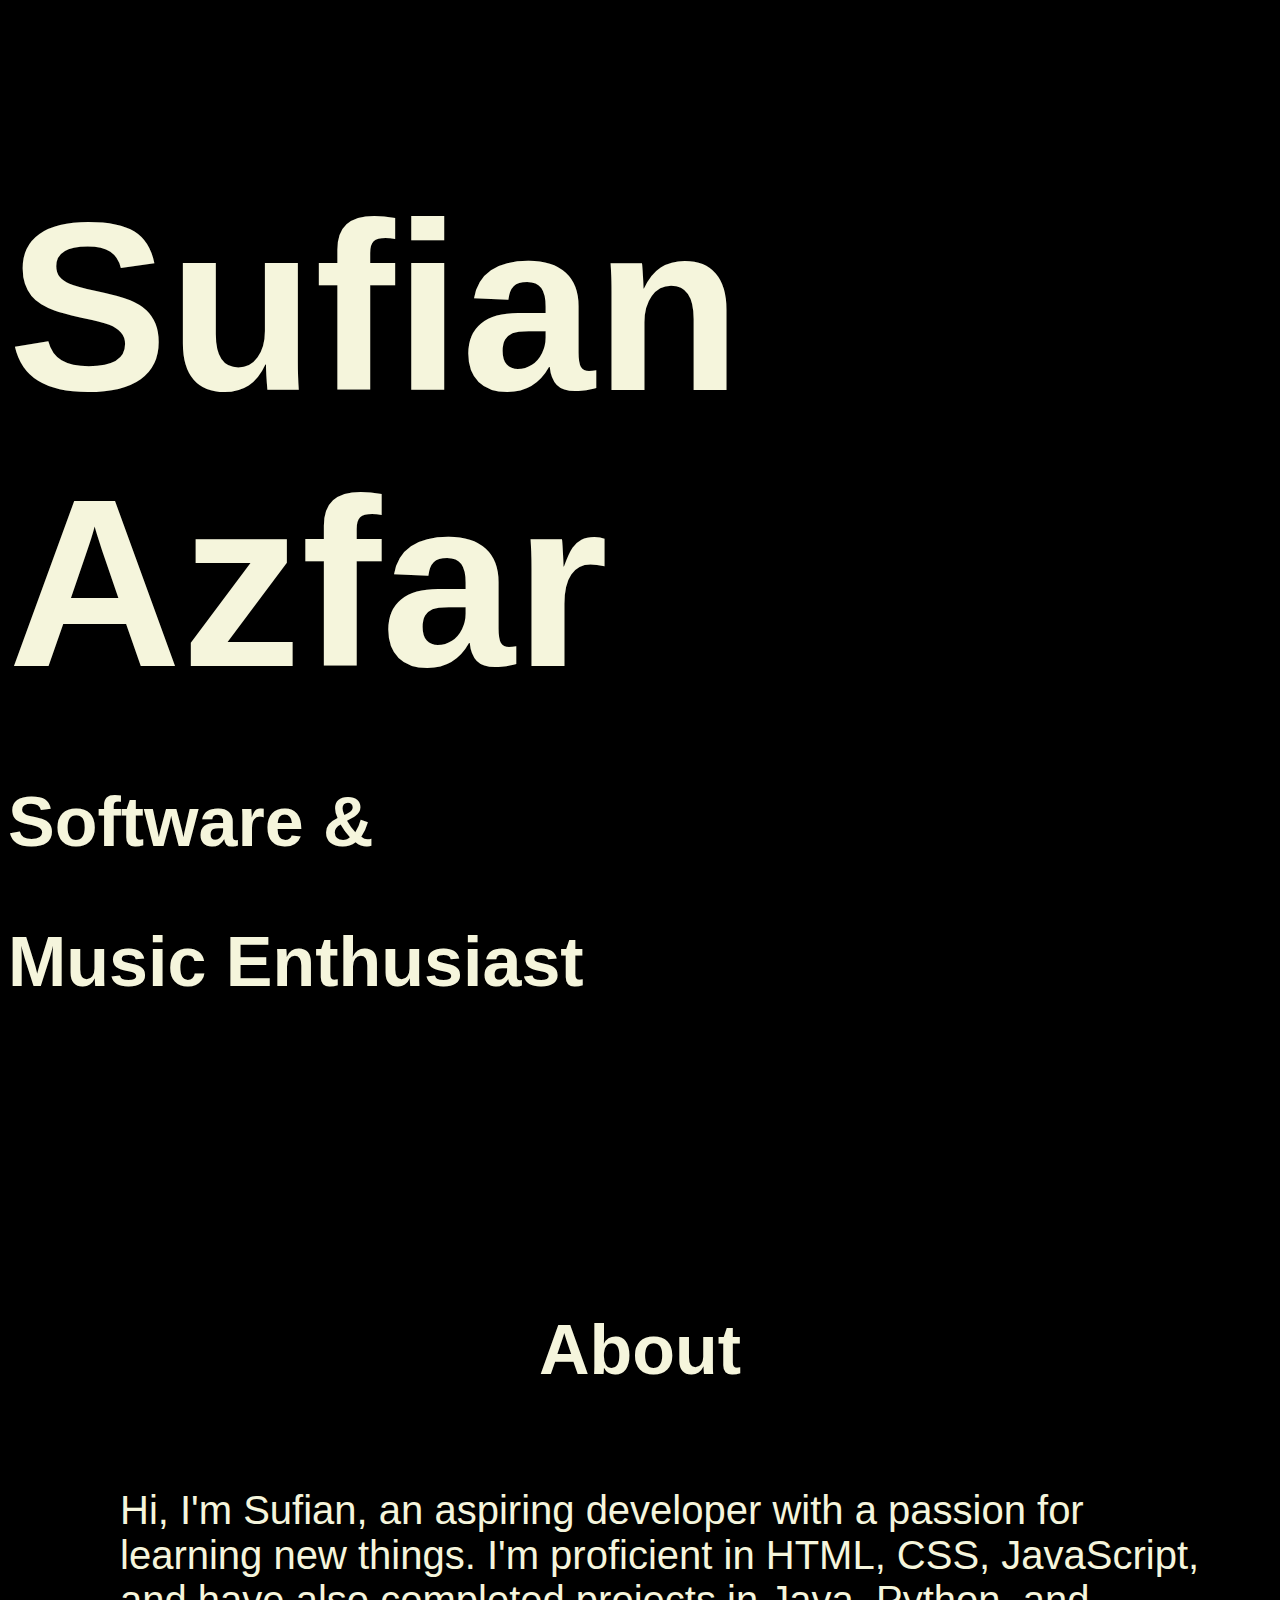
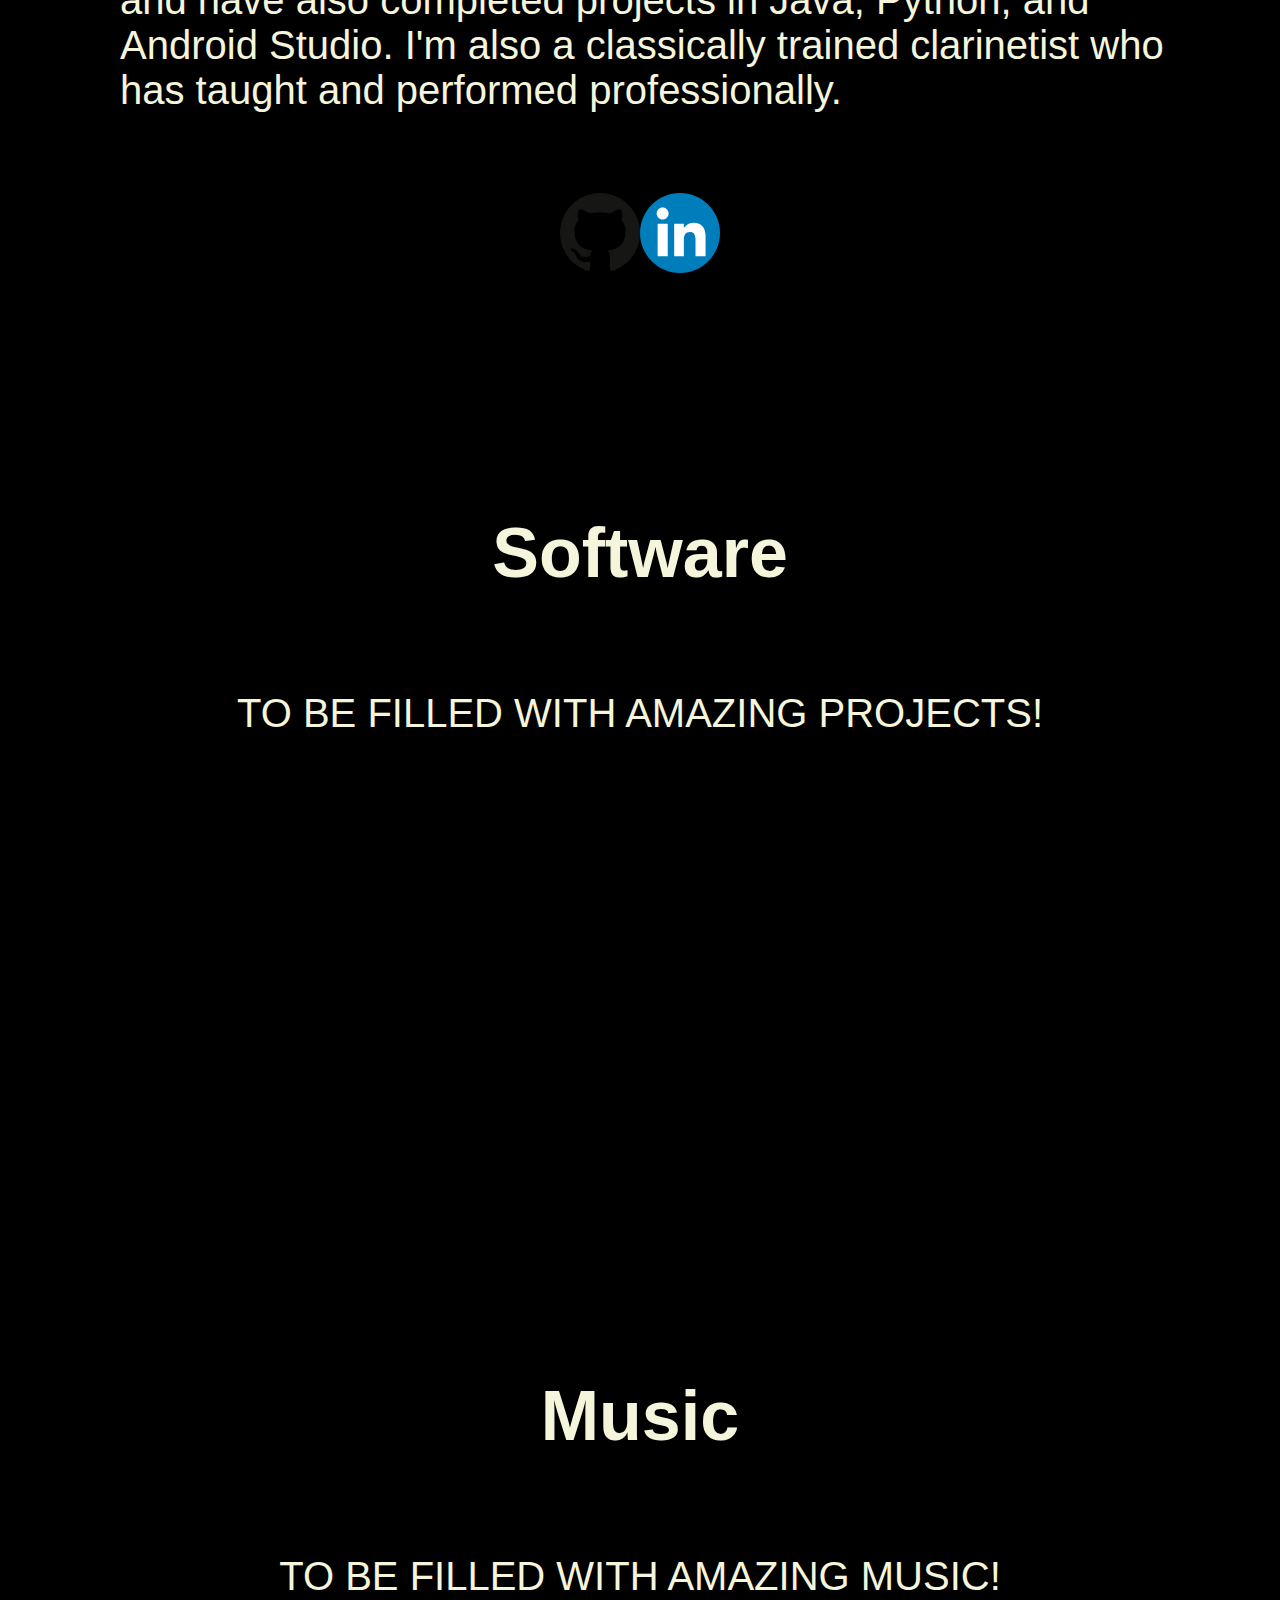
==== index.html @ e091f7bb "Renamed File" ====
<html>
    <head>

        <link rel="stylesheet" href="portfoliostyle.css">
        <script src ="portfolioscript.js"></script>
        <title>Sufian Azfar</title>
    </head>
        <div class="title">
            <h1>Sufian Azfar</h1>
            <h2 class="fade-in" id="fadeText" style="font-size:70px"> <div class="setblue moved-up"> <a href="#software" style="text-decoration: none; color: inherit;">Software & </a></div> <div style="height: 60px"></div> <div class = "setgreen moved-up"><a href="#music" style="text-decoration: none; color: inherit;">Music Enthusiast</a></div></h2>
            <div style="height:150px"></div>
        </div>
    <body>
            <!--About section-->
            <h2>About</h2>
            <div class="aboutme">  <!--This div is used to center about me in a row style-->
            <p>Hi, I'm Sufian, an aspiring developer with a passion for learning new things. I'm proficient in HTML, CSS, JavaScript, and have also completed projects in Java, Python, and Android Studio. I'm also a classically trained clarinetist who has taught and performed professionally.</p> 
            </div>

            <div class="personal-links">  <!--Stores the image-links for my LinkedIn, and GitHub-->
            <p><a href="https://github.com/sazfar26">
            <img src="github.png" target="_blank" width="80px"> 
            </a></p>
  
            <p><a href="https://www.linkedin.com/in/sufian-azfar/">
            <img src="LinkedIn_icon_circle.svg" alt="linked-in" target="_blank" width="80px">
            </a></p>

            </div>

            <div style="height: 200px"></div>
                <!--Software Portfolio Section-->
            <h2 id="software">Software</h2>     
            <p>TO BE FILLED WITH AMAZING PROJECTS!</p>
            <!--Empty div-->
            <div style="height: 600px"></div>
                <!--Music Portfolio Section-->
            <h2 id="music">Music</h2>
            <p>TO BE FILLED WITH AMAZING MUSIC!</p> 
            <!--Empty div-->
            <div style="height: 600px"></div>     
    <footer>&copy Sufian Azfar 2024</footer>
    </body>
</html>
---- portfoliostyle.css ----
html {
    scroll-behavior: smooth;
}
h2 {
    margin-top: 0px;
    font-size: 70px;
}

body {
    display: flex;
    flex-direction: column;
    align-items: center;
    justify-content: center;
    font-family: 'Rajdhani', sans-serif;
    background-color: black;
    color:F5F5DC;
}
p {
    color: F5F5DC;
    font-size: 40px;
}
figure {
    margin-top: 0px;
}
figcaption {
    margin-top: 10px;
    margin-bottom: 0px;
}

.title {
    font-size: 120px;
    margin-bottom: 0px;
    align-items: center;

}
.aboutme {
    display: flex;
    flex-direction: row;
    align-items: center;
    justify-content: center;
    font-size: 16pt;
    width: 1080px;
    padding-left: 40px;
}
.button {
    margin-top: 5px;
    background-color: 00008B;
    border: none;
    color: F5F5DC;
    padding: 15px 32px;
    text-align: center;
    text-decoration: none;
    display: inline-block;
    font-size: 16px;
    margin: 4px 2px;
    cursor: pointer;
    border-radius: 12px;
}

.fade-in {
    opacity: 0;
    transition: opacity 3s ease-in-out;
}

.visible {
    opacity: 1;
}

.content {
    opacity: 0;
    transform: translateY(500px);
    transition: opacity 1s ease, transform 1s ease;
}

.content.visible {
    opacity: 1;
    transform: translateY(0);
}
.personal-links {
    display: flex;
    flex-direction: row;
    justify-content: center;
    justify-items: center;
    
}
.moved-up {
    position: relative;
    top: -100px;
}
.Picture {
   margin: 60px 80px;
}

.jump:hover {
    transform: translateY(-25px);
}

.jump2:hover {
    transform: translateY(25px);
}

.setblue:hover {
    color:blue;
}

.setgreen:hover {
    color:39FF14;
}
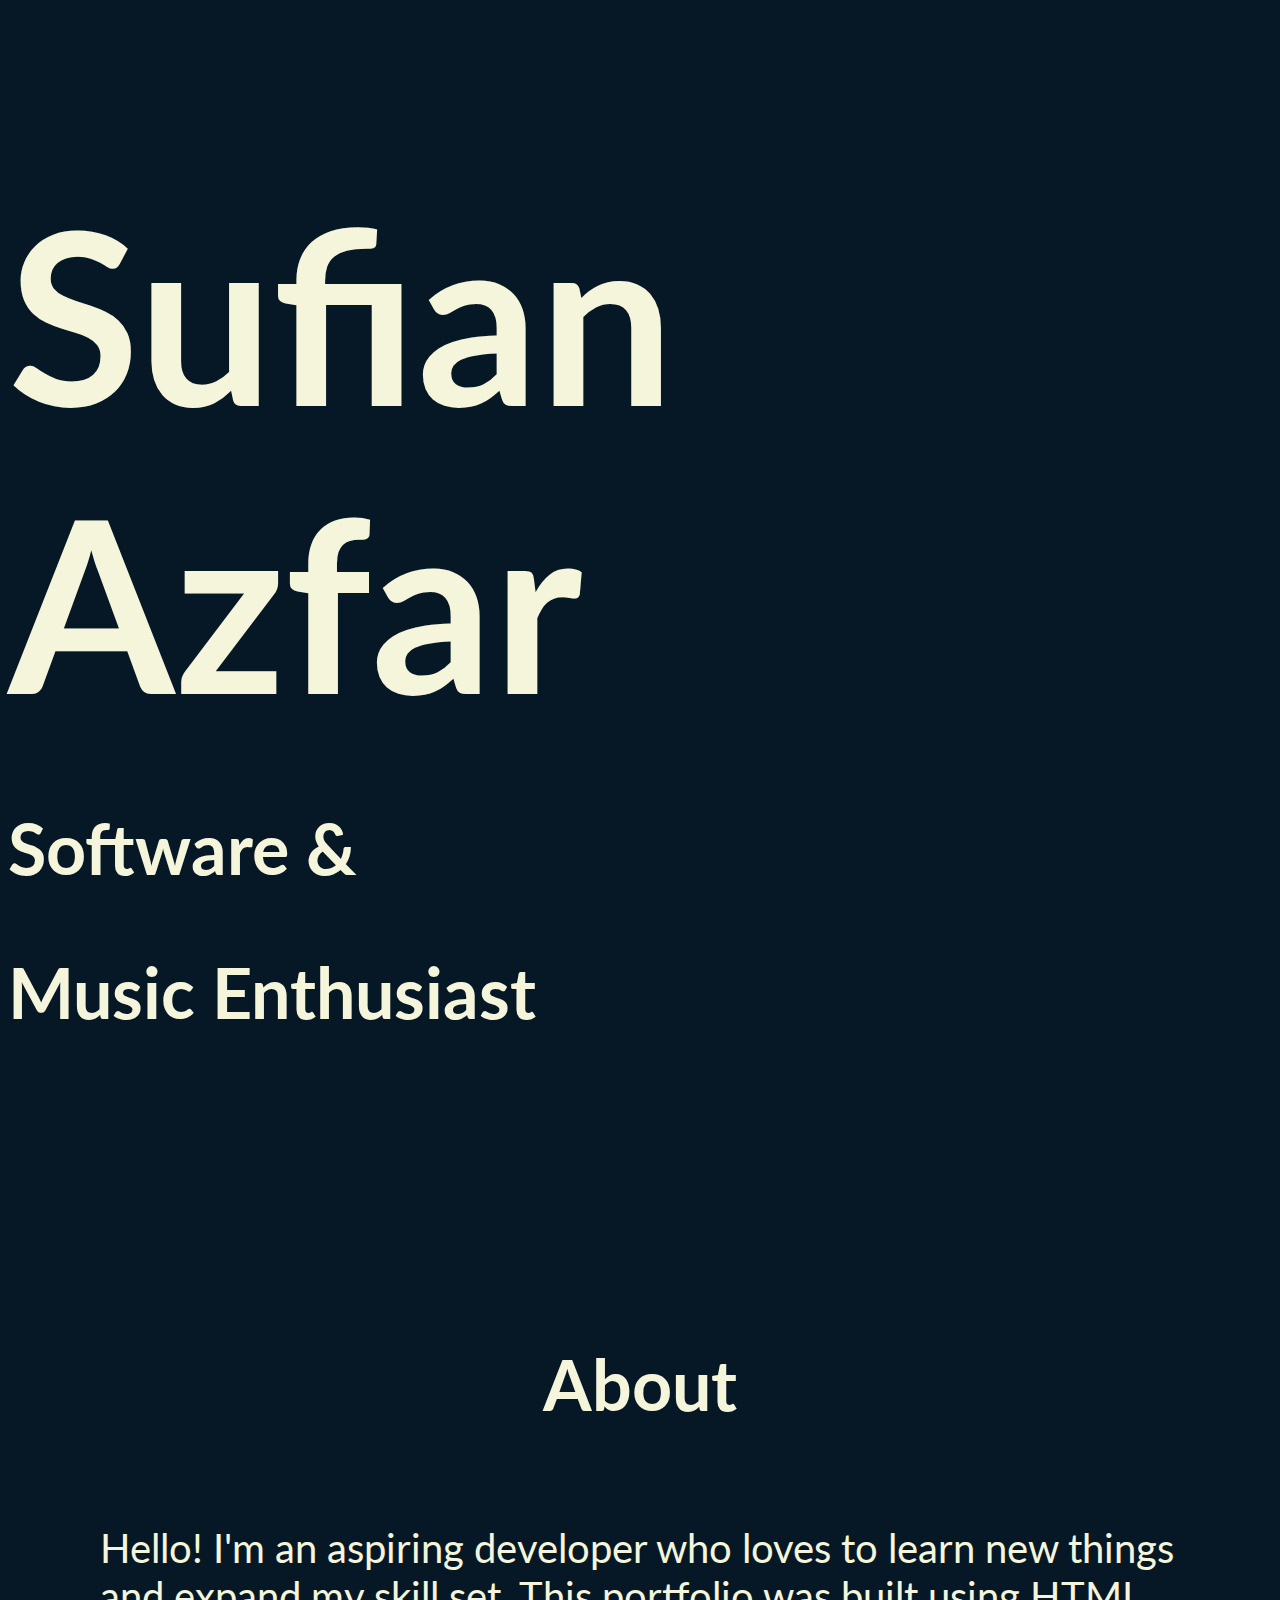
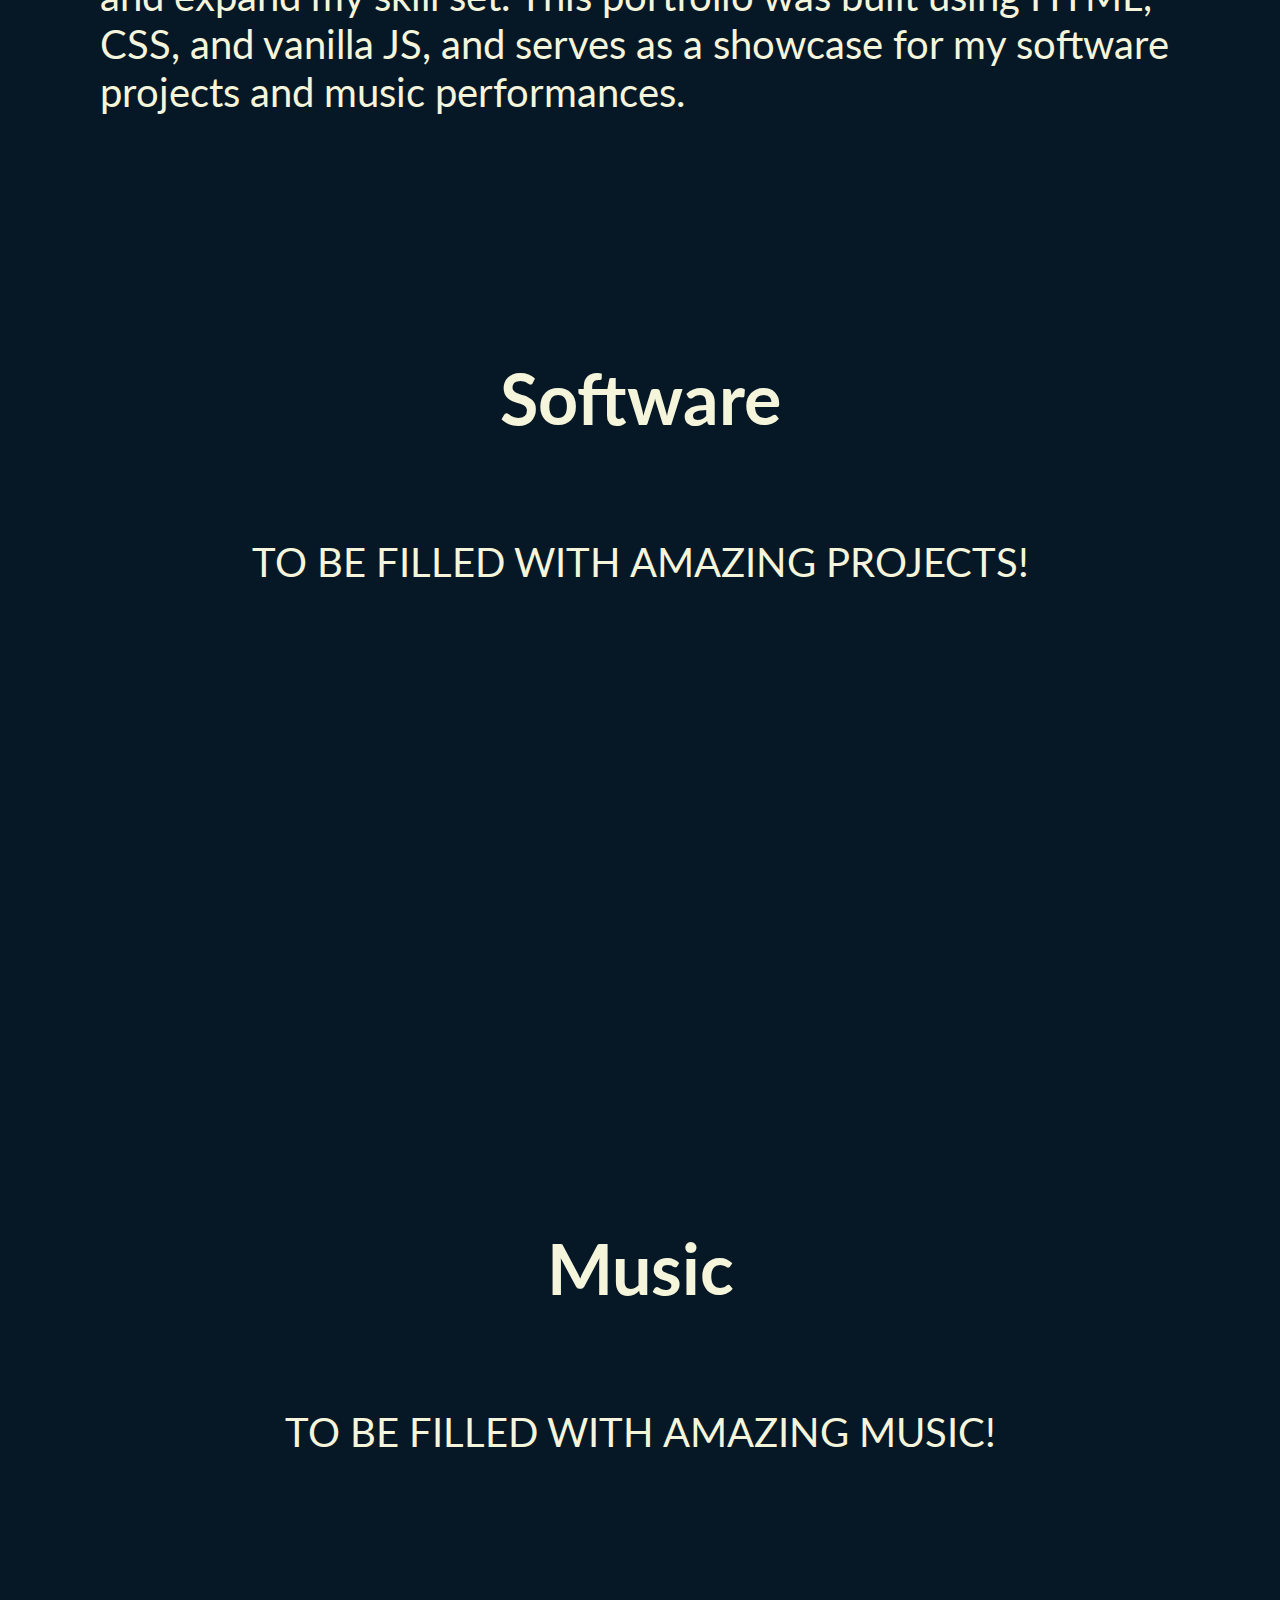
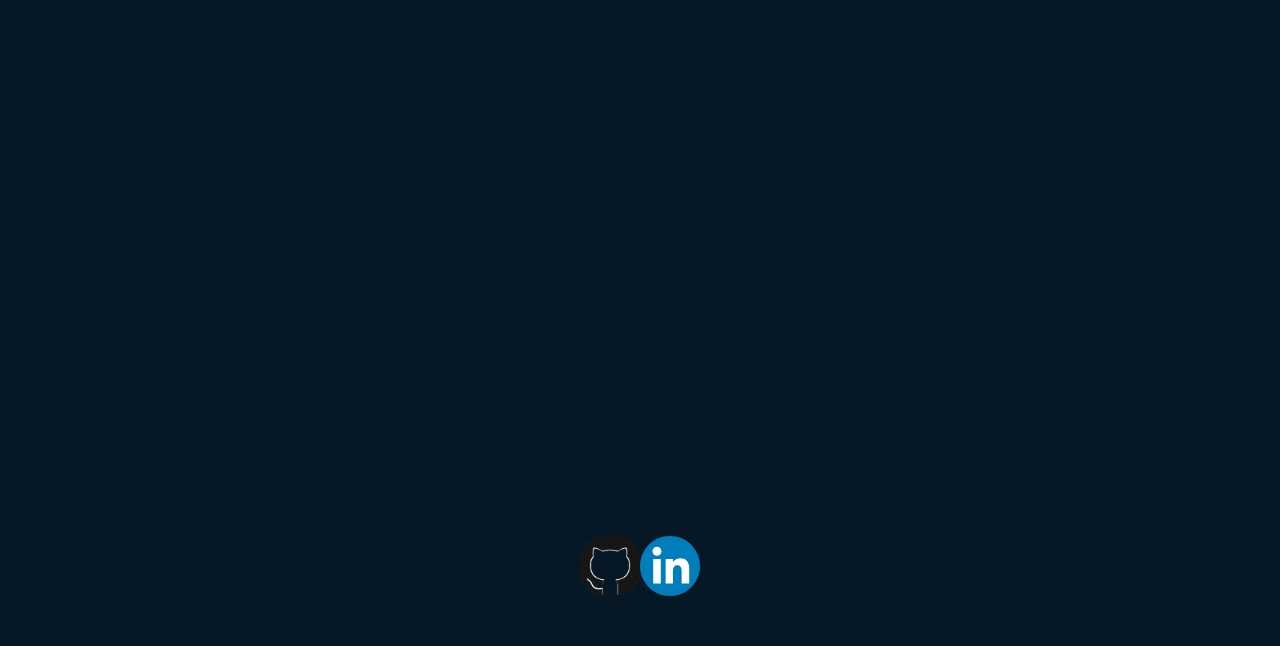
==== commit b57bdf79: "Style Revisions" ====
--- a/index.html
+++ b/index.html
@@ -1,6 +1,6 @@
 <html>
     <head>
-
+        <link rel="stylesheet" href="https://fonts.googleapis.com/css?family=Lato">
         <link rel="stylesheet" href="portfoliostyle.css">
         <script src ="portfolioscript.js"></script>
         <title>Sufian Azfar</title>
@@ -14,19 +14,10 @@
             <!--About section-->
             <h2>About</h2>
             <div class="aboutme">  <!--This div is used to center about me in a row style-->
-            <p>Hi, I'm Sufian, an aspiring developer with a passion for learning new things. I'm proficient in HTML, CSS, JavaScript, and have also completed projects in Java, Python, and Android Studio. I'm also a classically trained clarinetist who has taught and performed professionally.</p> 
+            <p>Hello! I'm an aspiring developer who loves to learn new things and expand my skill set. This portfolio was built using HTML, CSS, and vanilla JS, and serves as a showcase for my software projects and music performances.</p> 
             </div>
 
-            <div class="personal-links">  <!--Stores the image-links for my LinkedIn, and GitHub-->
-            <p><a href="https://github.com/sazfar26">
-            <img src="github.png" target="_blank" width="80px"> 
-            </a></p>
-  
-            <p><a href="https://www.linkedin.com/in/sufian-azfar/">
-            <img src="LinkedIn_icon_circle.svg" alt="linked-in" target="_blank" width="80px">
-            </a></p>
 
-            </div>
 
             <div style="height: 200px"></div>
                 <!--Software Portfolio Section-->
@@ -39,6 +30,15 @@
             <p>TO BE FILLED WITH AMAZING MUSIC!</p> 
             <!--Empty div-->
             <div style="height: 600px"></div>     
-    <footer>&copy Sufian Azfar 2024</footer>
+    <footer>
+        <div class="personal-links">  <!--Stores the image-links for my LinkedIn, and GitHub-->
+            <p><a href="https://github.com/sazfar26">
+            <img src="githubnew.png" target="_blank" width="60px"> 
+            </a></p>
+            <p><a href="https://www.linkedin.com/in/sufian-azfar/">
+            <img src="LinkedIn_icon_circle.svg" alt="linked-in" target="_blank" width="60px">
+            </a></p>
+            </div>
+    </footer>
     </body>
 </html>--- a/portfoliostyle.css
+++ b/portfoliostyle.css
@@ -11,8 +11,8 @@
     flex-direction: column;
     align-items: center;
     justify-content: center;
-    font-family: 'Rajdhani', sans-serif;
-    background-color: black;
+    font-family: 'Lato', serif;
+    background-color: #061826;
     color:F5F5DC;
 }
 p {
@@ -41,6 +41,7 @@
     font-size: 16pt;
     width: 1080px;
     padding-left: 40px;
+    padding-right: 40px;
 }
 .button {
     margin-top: 5px;
@@ -81,7 +82,10 @@
     flex-direction: row;
     justify-content: center;
     justify-items: center;
-    
+    padding-top: 0px;
+    padding-left: 20px;
+    padding-right: 20px;
+    padding-bottom: 2px;
 }
 .moved-up {
     position: relative;
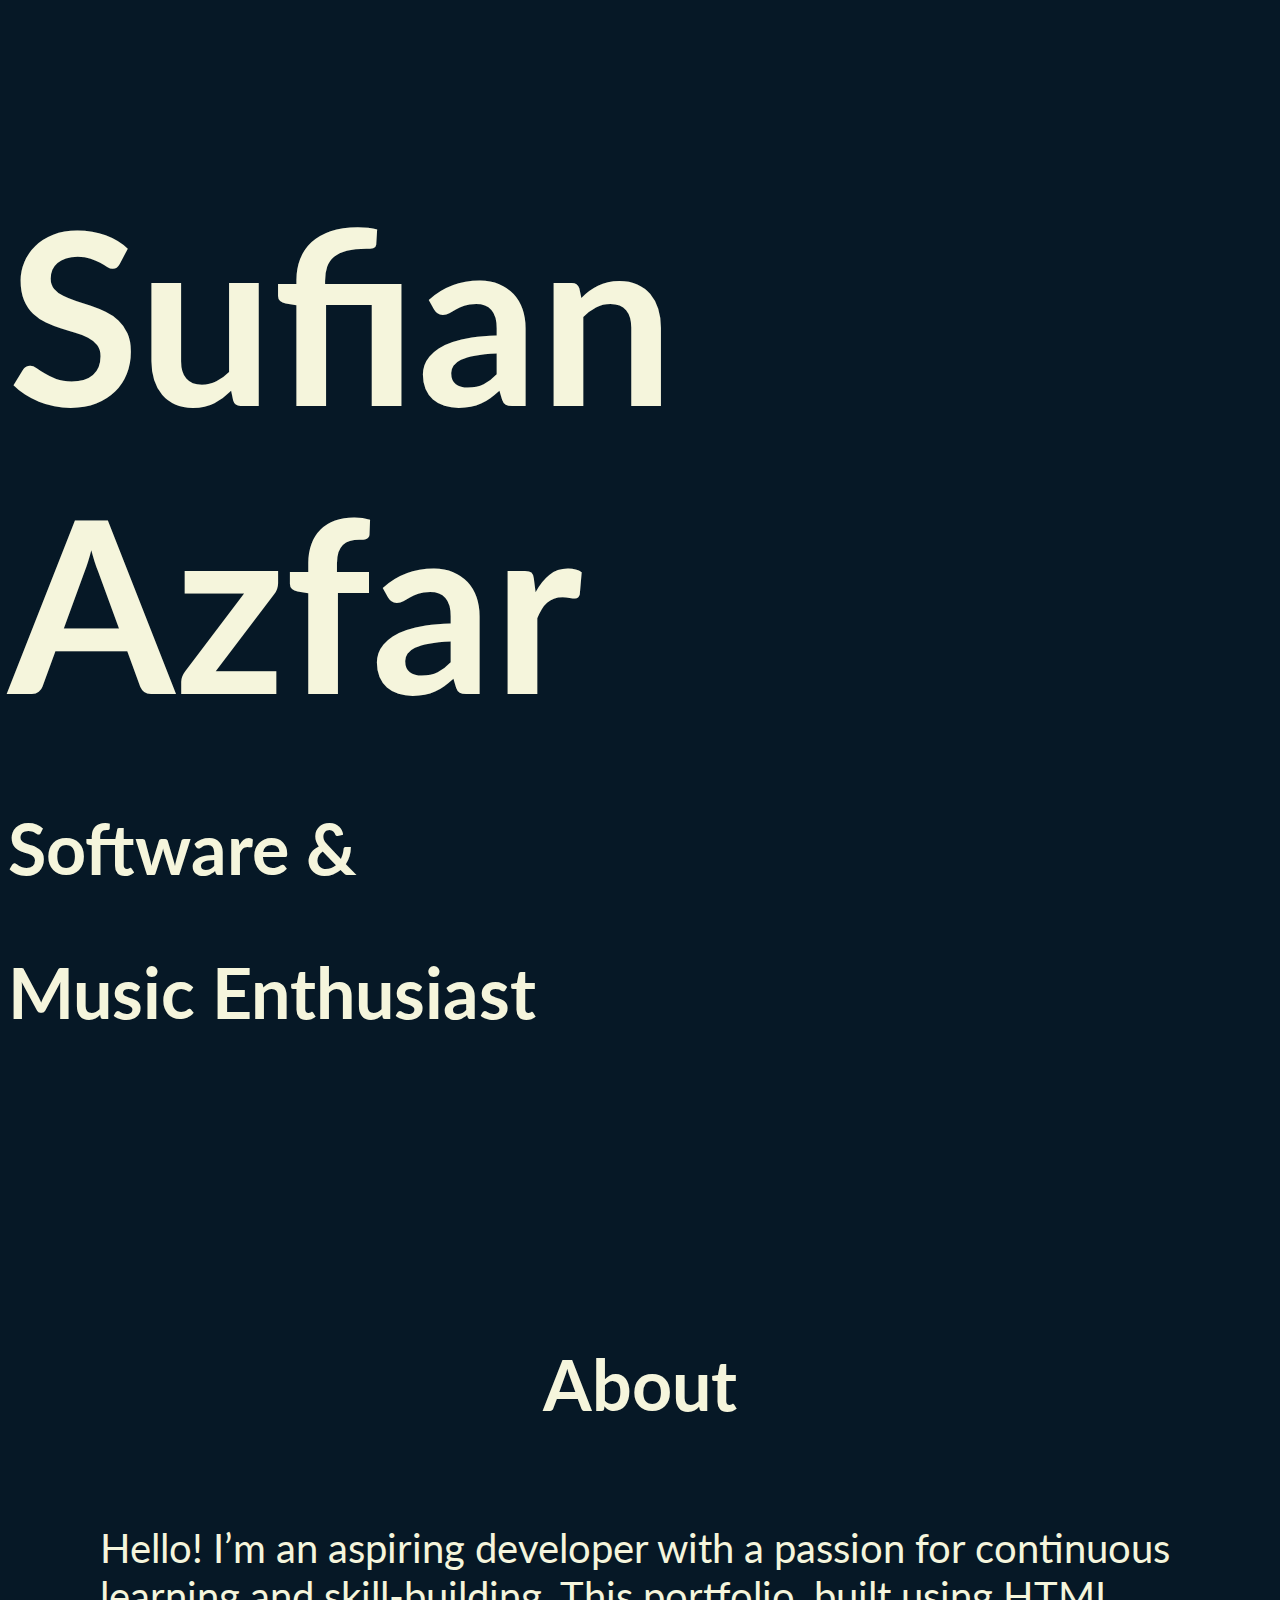
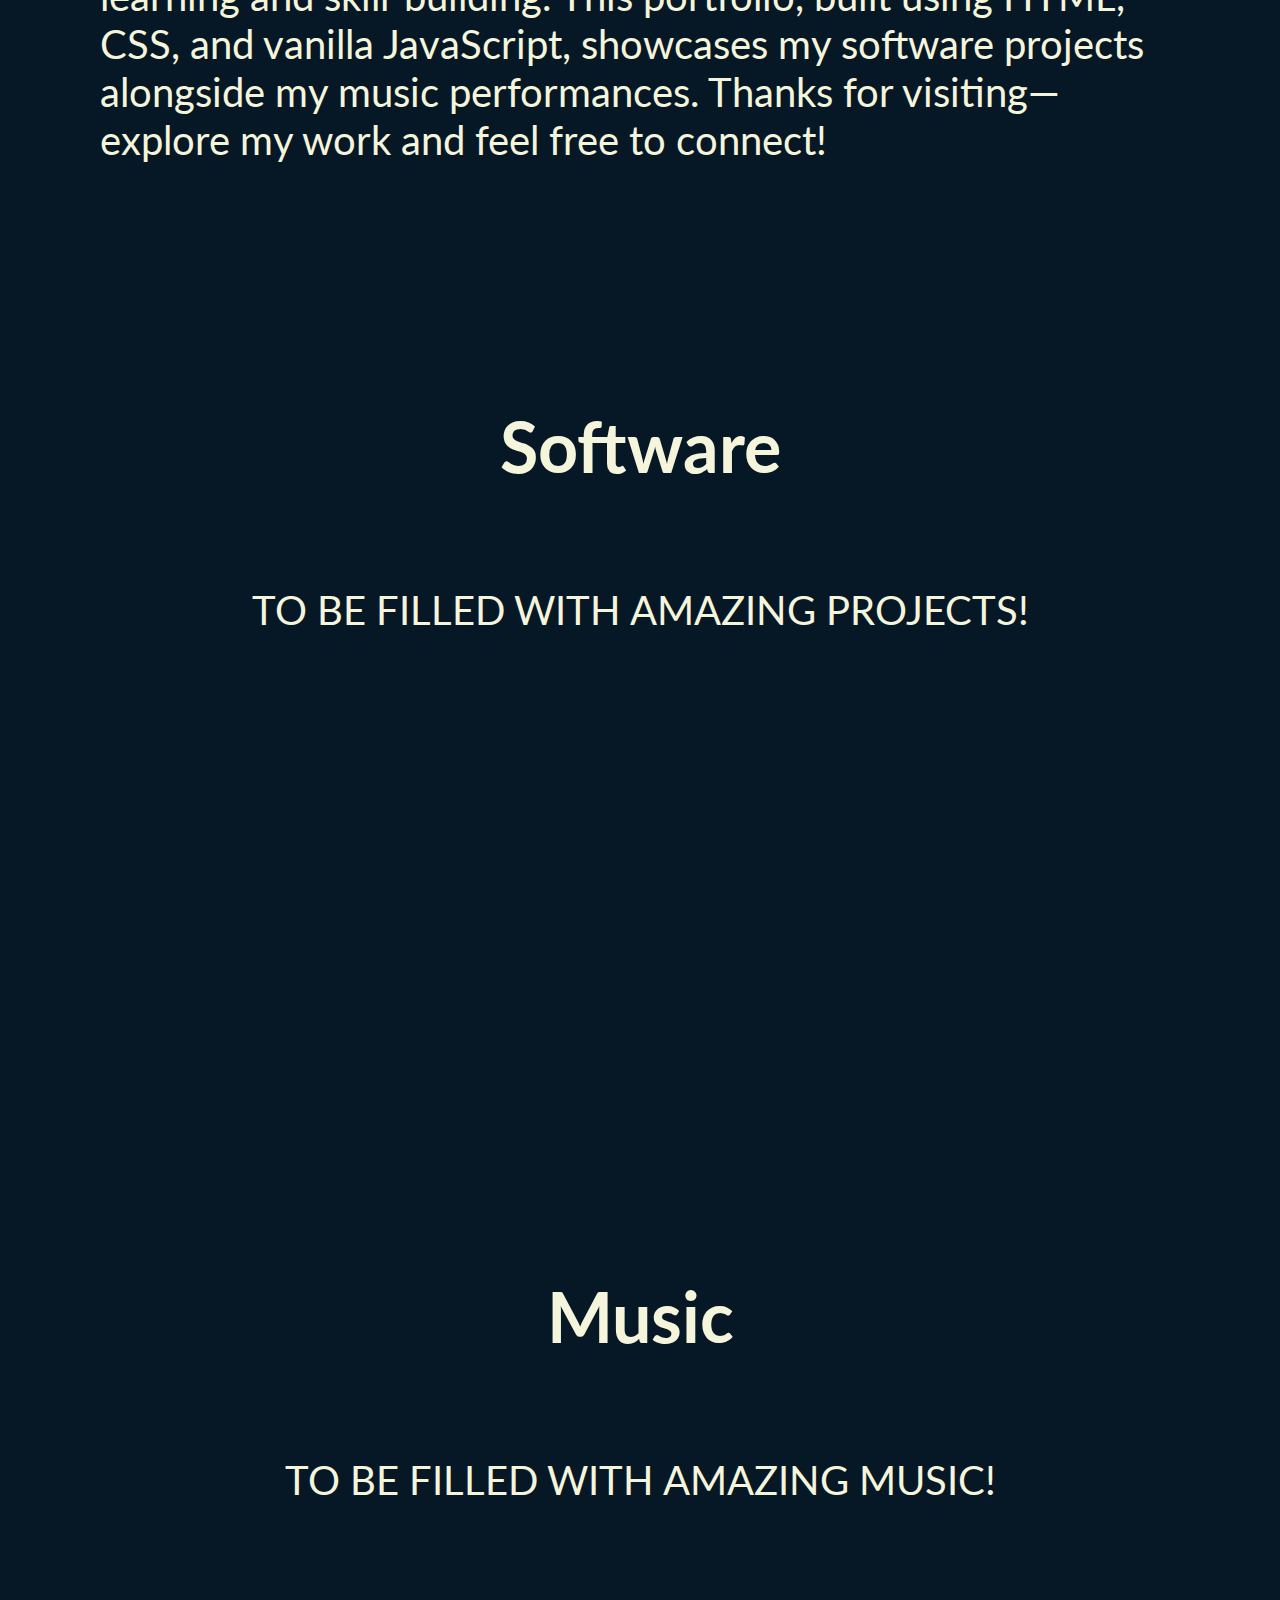
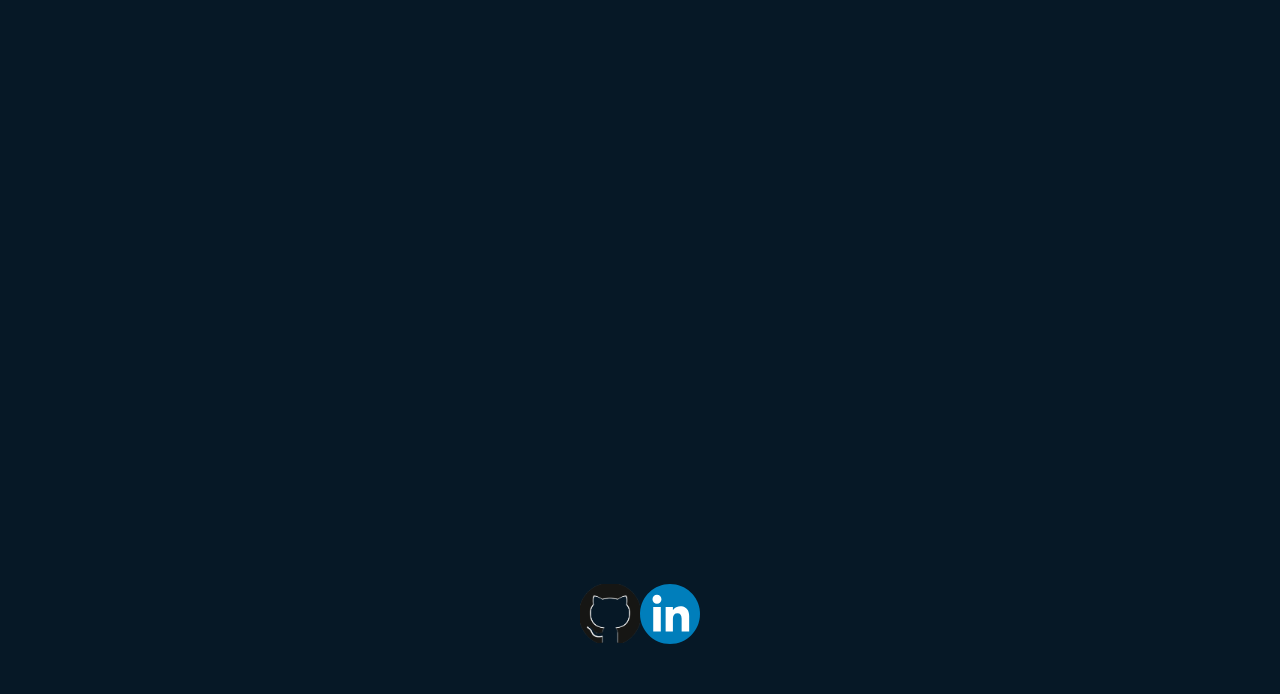
==== commit aeaf6b10: "Update index.html" ====
--- a/index.html
+++ b/index.html
@@ -14,7 +14,7 @@
             <!--About section-->
             <h2>About</h2>
             <div class="aboutme">  <!--This div is used to center about me in a row style-->
-            <p>Hello! I'm an aspiring developer who loves to learn new things and expand my skill set. This portfolio was built using HTML, CSS, and vanilla JS, and serves as a showcase for my software projects and music performances.</p> 
+            <p>Hello! I’m an aspiring developer with a passion for continuous learning and skill-building. This portfolio, built using HTML, CSS, and vanilla JavaScript, showcases my software projects alongside my music performances. Thanks for visiting—explore my work and feel free to connect!</p> 
             </div>
 
 
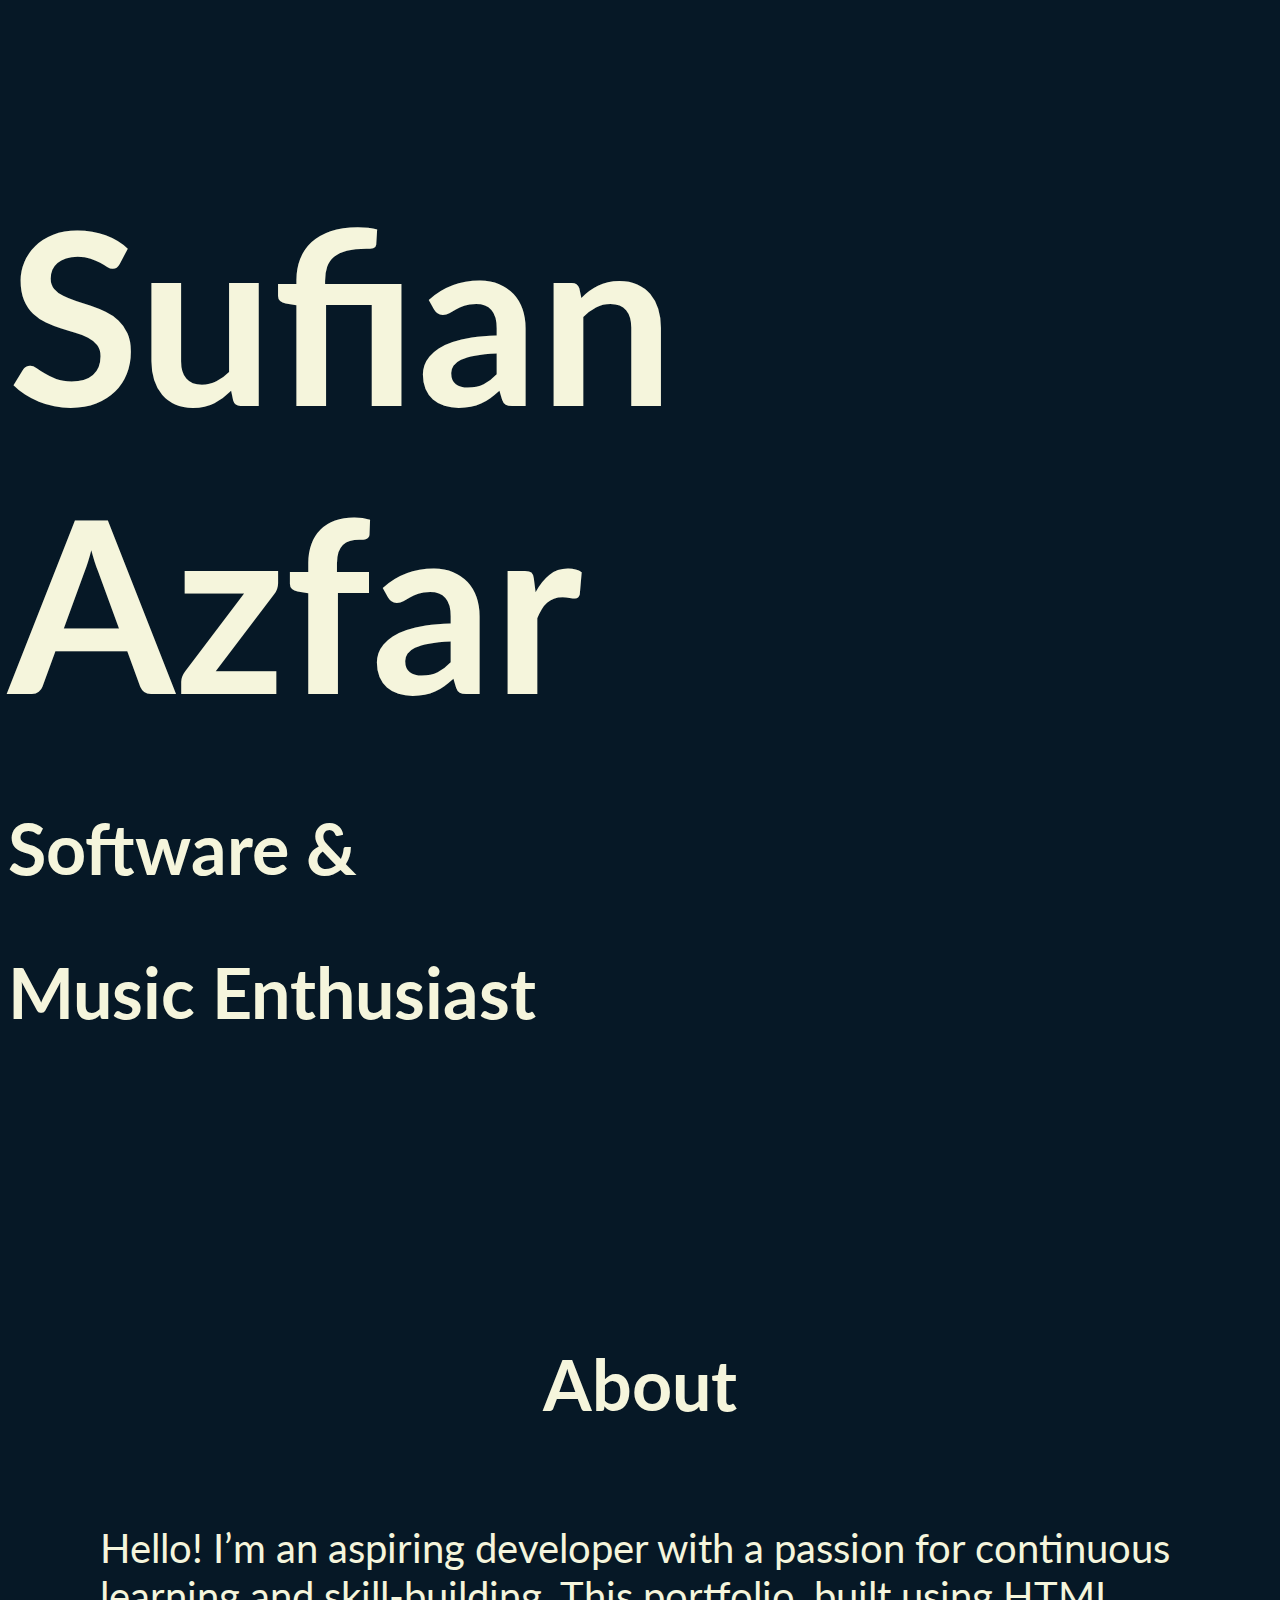
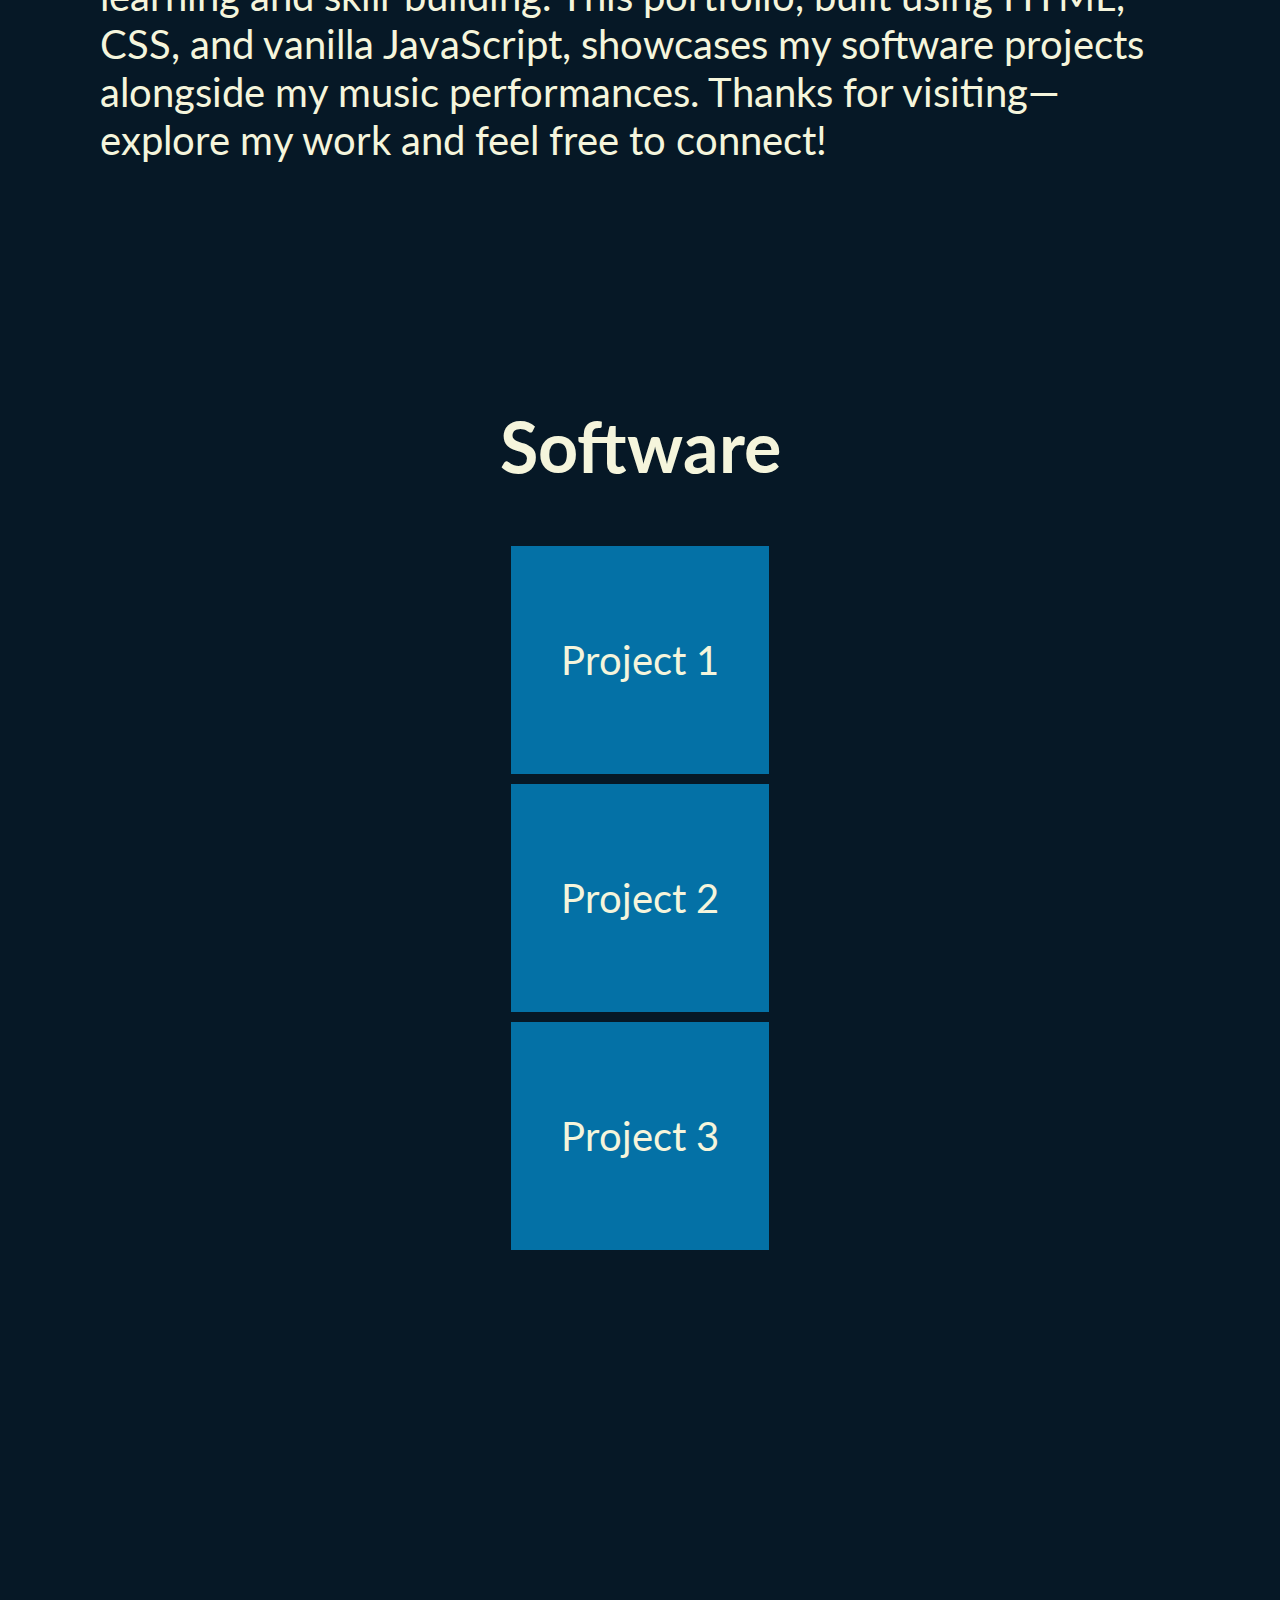
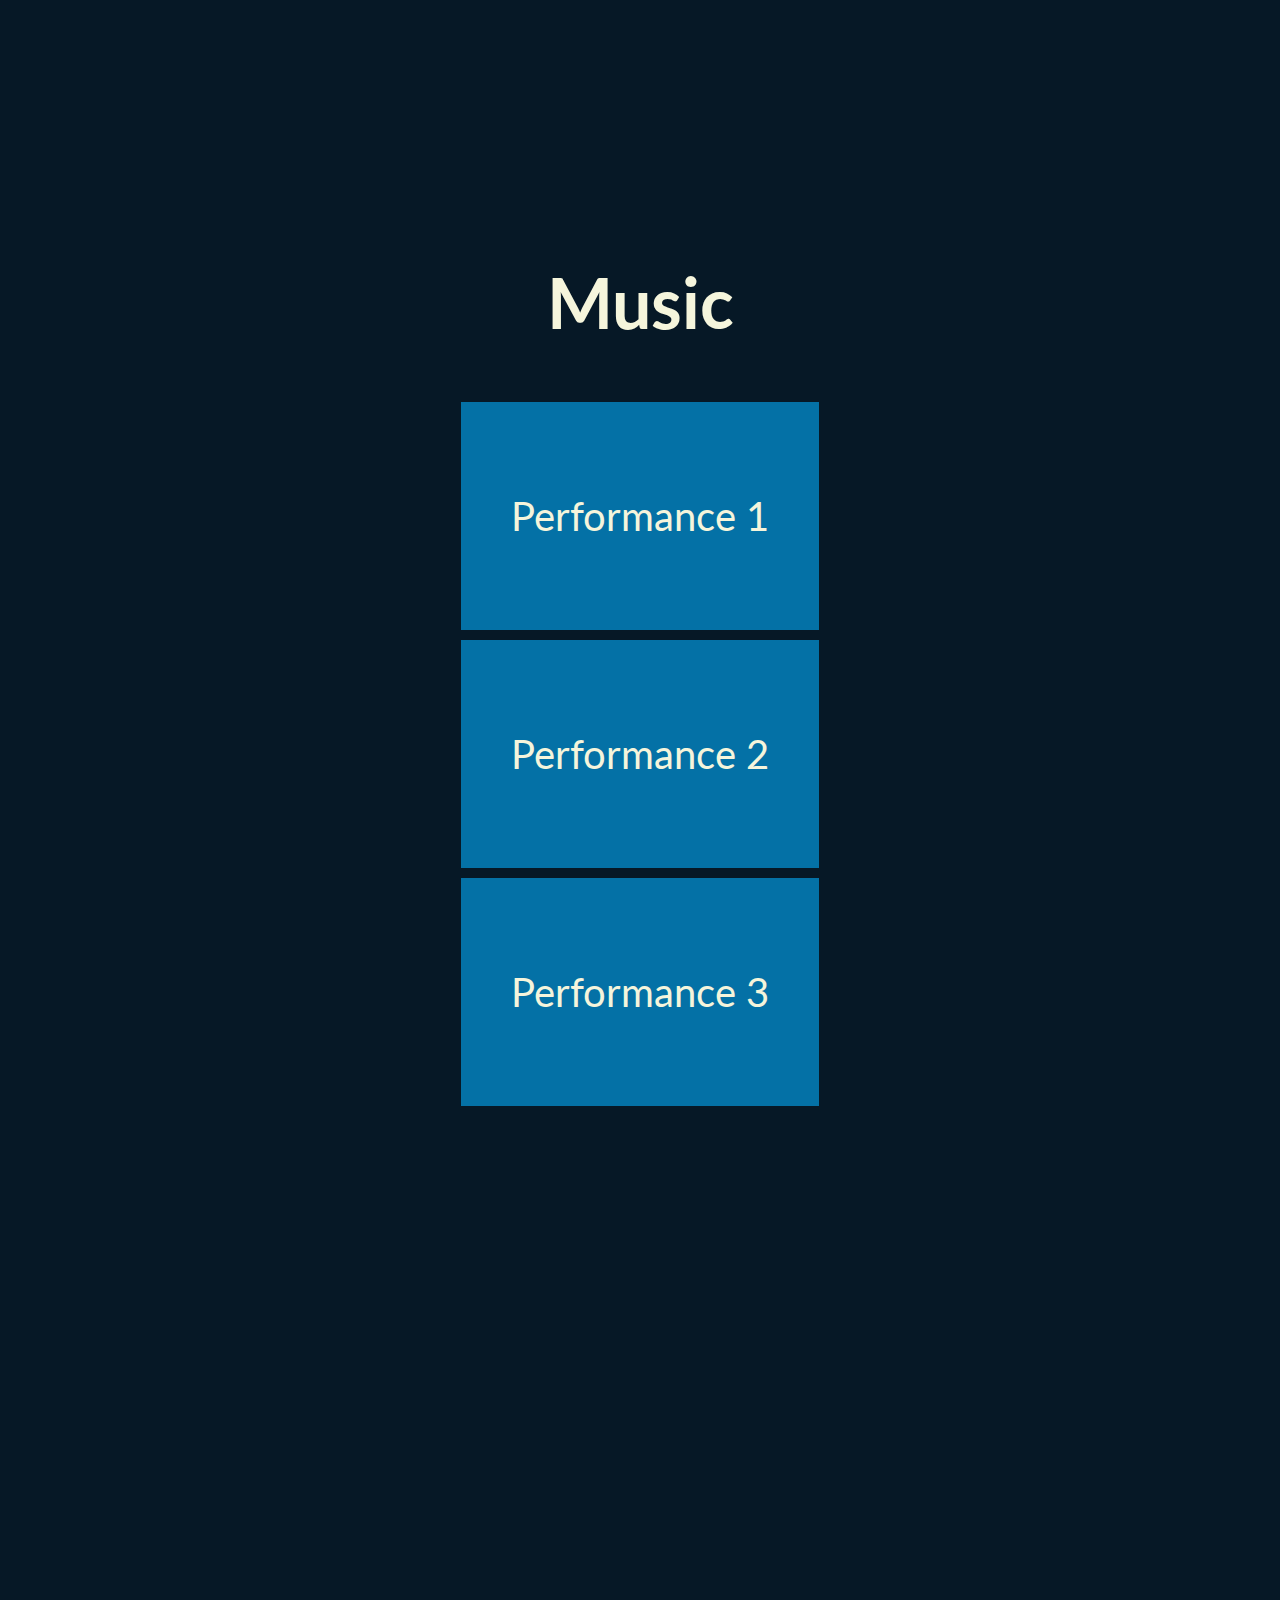
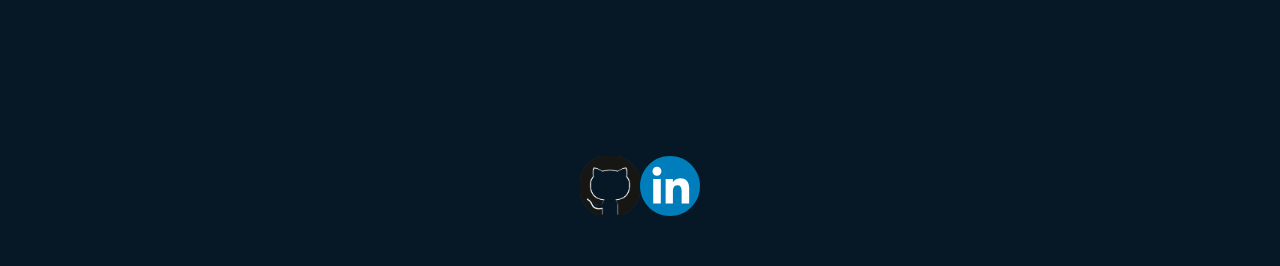
==== commit b3e77b9c: "Added CSS" ====
--- a/index.html
+++ b/index.html
@@ -21,13 +21,29 @@
 
             <div style="height: 200px"></div>
                 <!--Software Portfolio Section-->
-            <h2 id="software">Software</h2>     
-            <p>TO BE FILLED WITH AMAZING PROJECTS!</p>
+            <h2 id="software">Software</h2>
+            <div class="portfolio-content">     
+            <p>Project 1</p>
+            </div>
+            <div class="portfolio-content">     
+            <p>Project 2</p>
+            </div>
+            <div class="portfolio-content">     
+            <p>Project 3</p>
+            </div>            
             <!--Empty div-->
             <div style="height: 600px"></div>
                 <!--Music Portfolio Section-->
             <h2 id="music">Music</h2>
-            <p>TO BE FILLED WITH AMAZING MUSIC!</p> 
+            <div class="portfolio-content">     
+                <p>Performance 1</p>
+                </div>
+                <div class="portfolio-content">     
+                <p>Performance 2</p>
+                </div>
+                <div class="portfolio-content">     
+                <p>Performance 3</p>
+                </div>  
             <!--Empty div-->
             <div style="height: 600px"></div>     
     <footer>
--- a/portfoliostyle.css
+++ b/portfoliostyle.css
@@ -109,4 +109,26 @@
 
 .setgreen:hover {
     color:39FF14;
+}
+
+
+@keyframes slide-in {
+    from {
+        transform: translateX(-100%);
+        opacity: 0;
+    }
+    to {
+        transform: translateX(0);
+        opacity: 1;
+    }
+}
+
+.portfolio-content {
+    animation: slide-in 5s ease-out;
+    animation-timeline: view();
+    animation-range: entry 0% cover
+    30%;
+    background-color: #0471A6;
+    margin-bottom: 10px;
+    padding: 50px;
 }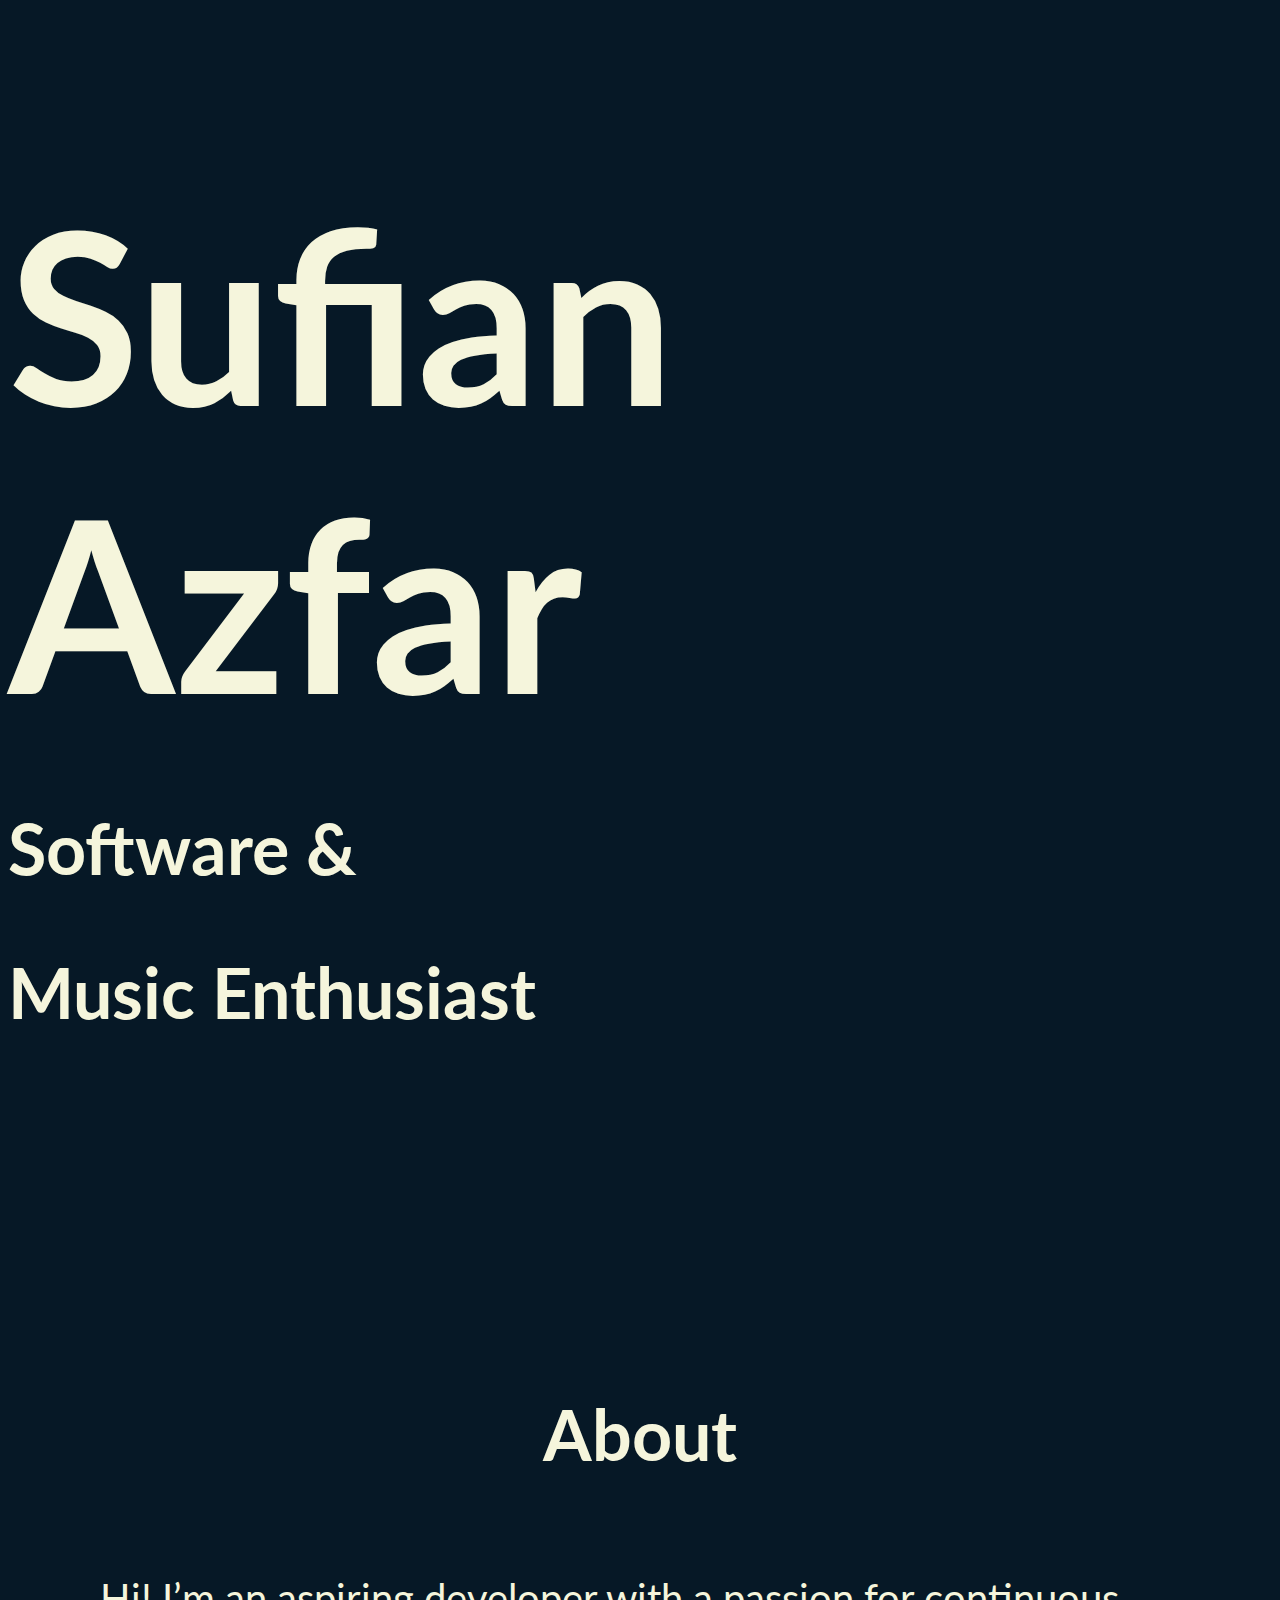
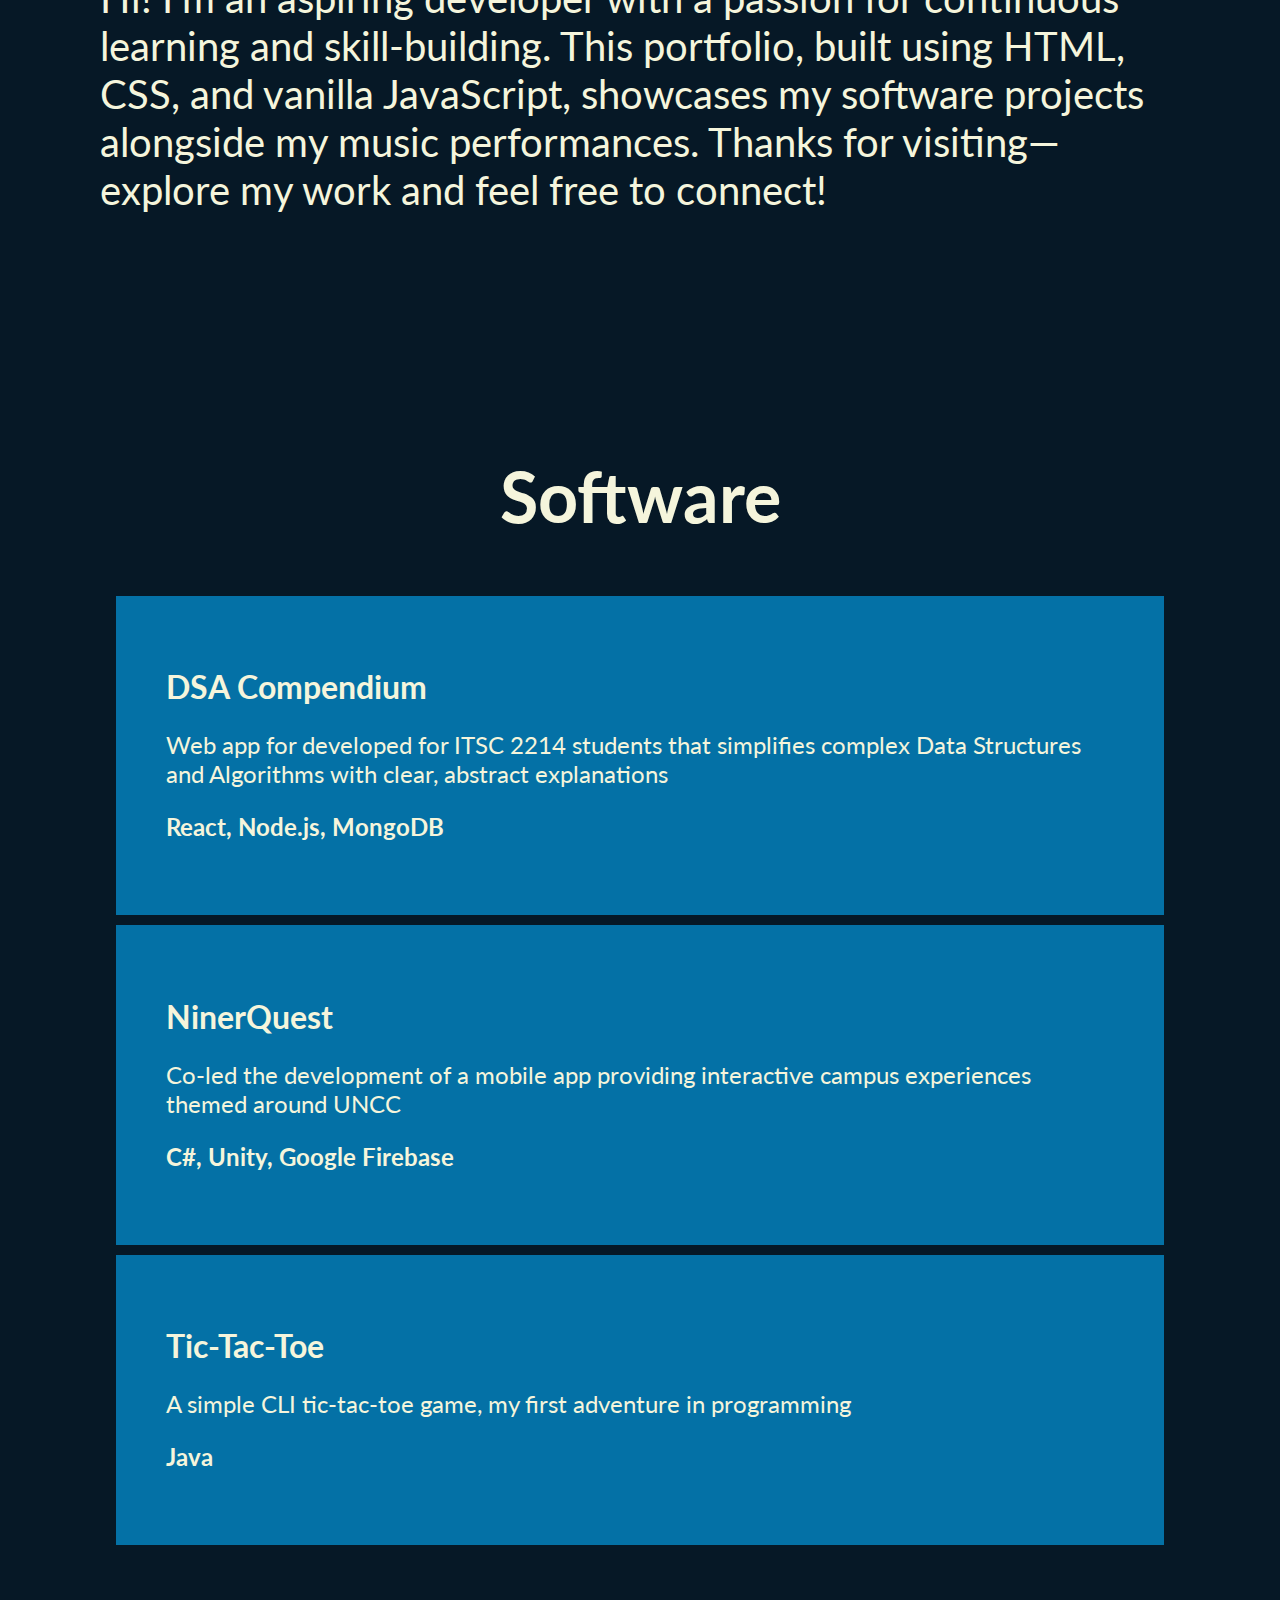
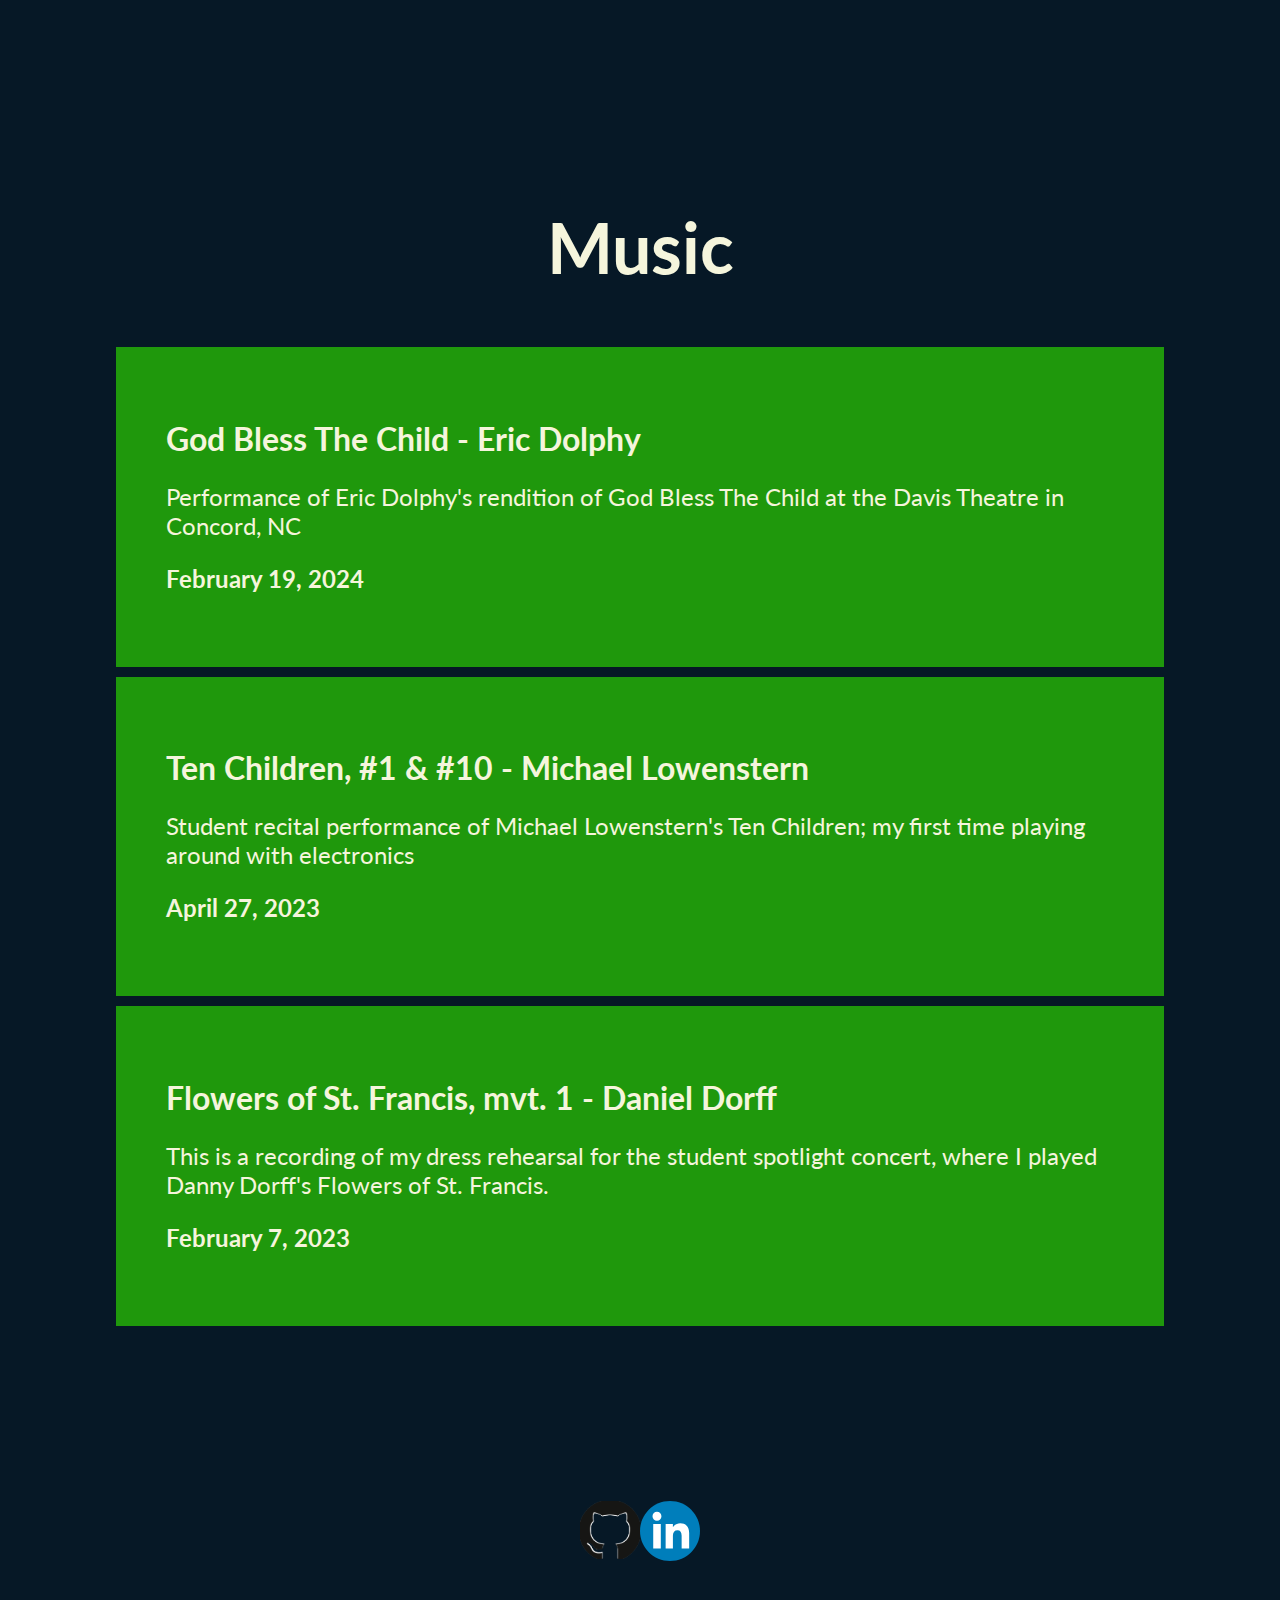
==== commit ea4ee000: "added 3 projects and 3 performances, changed some div sizes, added a website icon" ====
--- a/index.html
+++ b/index.html
@@ -1,51 +1,66 @@
+<!DOCTYPE html>
 <html>
     <head>
         <link rel="stylesheet" href="https://fonts.googleapis.com/css?family=Lato">
         <link rel="stylesheet" href="portfoliostyle.css">
+        <link rel="icon" type="image/jpg" href="leo.jpg">
         <script src ="portfolioscript.js"></script>
         <title>Sufian Azfar</title>
     </head>
         <div class="title">
             <h1>Sufian Azfar</h1>
             <h2 class="fade-in" id="fadeText" style="font-size:70px"> <div class="setblue moved-up"> <a href="#software" style="text-decoration: none; color: inherit;">Software & </a></div> <div style="height: 60px"></div> <div class = "setgreen moved-up"><a href="#music" style="text-decoration: none; color: inherit;">Music Enthusiast</a></div></h2>
-            <div style="height:150px"></div>
+            <div style="height: 200px"></div>
         </div>
     <body>
             <!--About section-->
             <h2>About</h2>
             <div class="aboutme">  <!--This div is used to center about me in a row style-->
-            <p>Hello! I’m an aspiring developer with a passion for continuous learning and skill-building. This portfolio, built using HTML, CSS, and vanilla JavaScript, showcases my software projects alongside my music performances. Thanks for visiting—explore my work and feel free to connect!</p> 
+            <p>Hi! I’m an aspiring developer with a passion for continuous learning and skill-building. This portfolio, built using HTML, CSS, and vanilla JavaScript, showcases my software projects alongside my music performances. Thanks for visiting—explore my work and feel free to connect!</p> 
             </div>
+            <div style="height: 200px"></div>
 
-
-
-            <div style="height: 200px"></div>
                 <!--Software Portfolio Section-->
             <h2 id="software">Software</h2>
             <div class="portfolio-content">     
-            <p>Project 1</p>
+            <h1><a href="https://github.com/sazfar26/DSA-Compendium" target="_blank">DSA Compendium</a></h1>
+            <p>Web app for developed for ITSC 2214 students that simplifies complex Data Structures and
+                Algorithms with clear, abstract explanations</p>
+                <p><strong>React, Node.js, MongoDB</strong></p>
             </div>
             <div class="portfolio-content">     
-            <p>Project 2</p>
+            <h1><a href="https://github.com/kumuthuraman/NinerQuest" target="_blank">NinerQuest</a></h1>
+            <p>Co-led the development of a mobile app providing interactive campus experiences themed around UNCC</p>
+            <p><strong>C#, Unity, Google Firebase</strong></p>
             </div>
             <div class="portfolio-content">     
-            <p>Project 3</p>
-            </div>            
+            <h1><a href="https://github.com/sazfar26/TicTacToe" target="_blank">Tic-Tac-Toe</a></h1>
+            <p>A simple CLI tic-tac-toe game, my first adventure in programming</p>
+            <p><strong>Java</strong></p>           
+            </div>
+
             <!--Empty div-->
-            <div style="height: 600px"></div>
+            <div style="height: 250px"></div>
+
                 <!--Music Portfolio Section-->
             <h2 id="music">Music</h2>
-            <div class="portfolio-content">     
-                <p>Performance 1</p>
+            <div class="portfolio-content-music">     
+                <h1><a href="https://www.instagram.com/p/C3jKKwpM3fW/" target="_blank">God Bless The Child - Eric Dolphy</a></h1>
+                <p>Performance of Eric Dolphy's rendition of God Bless The Child at the Davis Theatre in Concord, NC</p>
+                <p><strong>February 19, 2024</strong></p> 
                 </div>
-                <div class="portfolio-content">     
-                <p>Performance 2</p>
+                <div class="portfolio-content-music">     
+                <h1><a href="https://www.instagram.com/sufianclarinet/reel/Crj_hp4AuUl/" target="_blank">Ten Children, #1 & #10 - Michael Lowenstern</a></h1>
+                <p>Student recital performance of Michael Lowenstern's Ten Children; my first time playing around with electronics</p>
+                <p><strong>April 27, 2023</strong></p>
                 </div>
-                <div class="portfolio-content">     
-                <p>Performance 3</p>
+                <div class="portfolio-content-music">     
+                <h1><a href="https://www.instagram.com/p/CoXe2JMAhwi/" target="_blank">Flowers of St. Francis, mvt. 1 - Daniel Dorff</a></h1>
+                <p>This is a recording of my dress rehearsal for the student spotlight concert, where I played Danny Dorff's Flowers of St. Francis.</p>
+                <p><strong>February 7, 2023</strong></p>
                 </div>  
             <!--Empty div-->
-            <div style="height: 600px"></div>     
+            <div style="height: 125px"></div>     
     <footer>
         <div class="personal-links">  <!--Stores the image-links for my LinkedIn, and GitHub-->
             <p><a href="https://github.com/sazfar26">
--- a/portfoliostyle.css
+++ b/portfoliostyle.css
@@ -13,7 +13,7 @@
     justify-content: center;
     font-family: 'Lato', serif;
     background-color: #061826;
-    color:F5F5DC;
+    color:#F5F5DC;
 }
 p {
     color: F5F5DC;
@@ -108,7 +108,7 @@
 }
 
 .setgreen:hover {
-    color:39FF14;
+    color:#1f980c;
 }
 
 
@@ -123,6 +123,10 @@
     }
 }
 
+#music-items {
+    background-color: green;
+}
+
 .portfolio-content {
     animation: slide-in 5s ease-out;
     animation-timeline: view();
@@ -131,4 +135,58 @@
     background-color: #0471A6;
     margin-bottom: 10px;
     padding: 50px;
+    width: 75%;
+}
+
+.portfolio-content {
+    a {
+        color: inherit;
+        text-decoration: none;
+    }
+
+    a:hover {
+        text-decoration: underline;
+    }
+
+    h1 {
+        font-size: 2rem;
+        margin-bottom: 1rem;
+    }
+
+    p {
+        font-size: 1.5rem;
+    }
+
+}
+
+.portfolio-content-music {
+    animation: slide-in 5s ease-out;
+    animation-timeline: view();
+    animation-range: entry 0% cover
+    30%;
+    background-color: #1f980c;
+    margin-bottom: 10px;
+    padding: 50px;
+    width: 75%;
+}
+
+.portfolio-content-music {
+    a {
+        color: inherit;
+        text-decoration: none;
+    }
+
+    a:hover {
+        text-decoration: underline;
+    }
+
+    h1 {
+        font-size: 2rem;
+        margin-bottom: 1rem;
+    }
+
+    p {
+        font-size: 1.5rem;
+    }
+
 }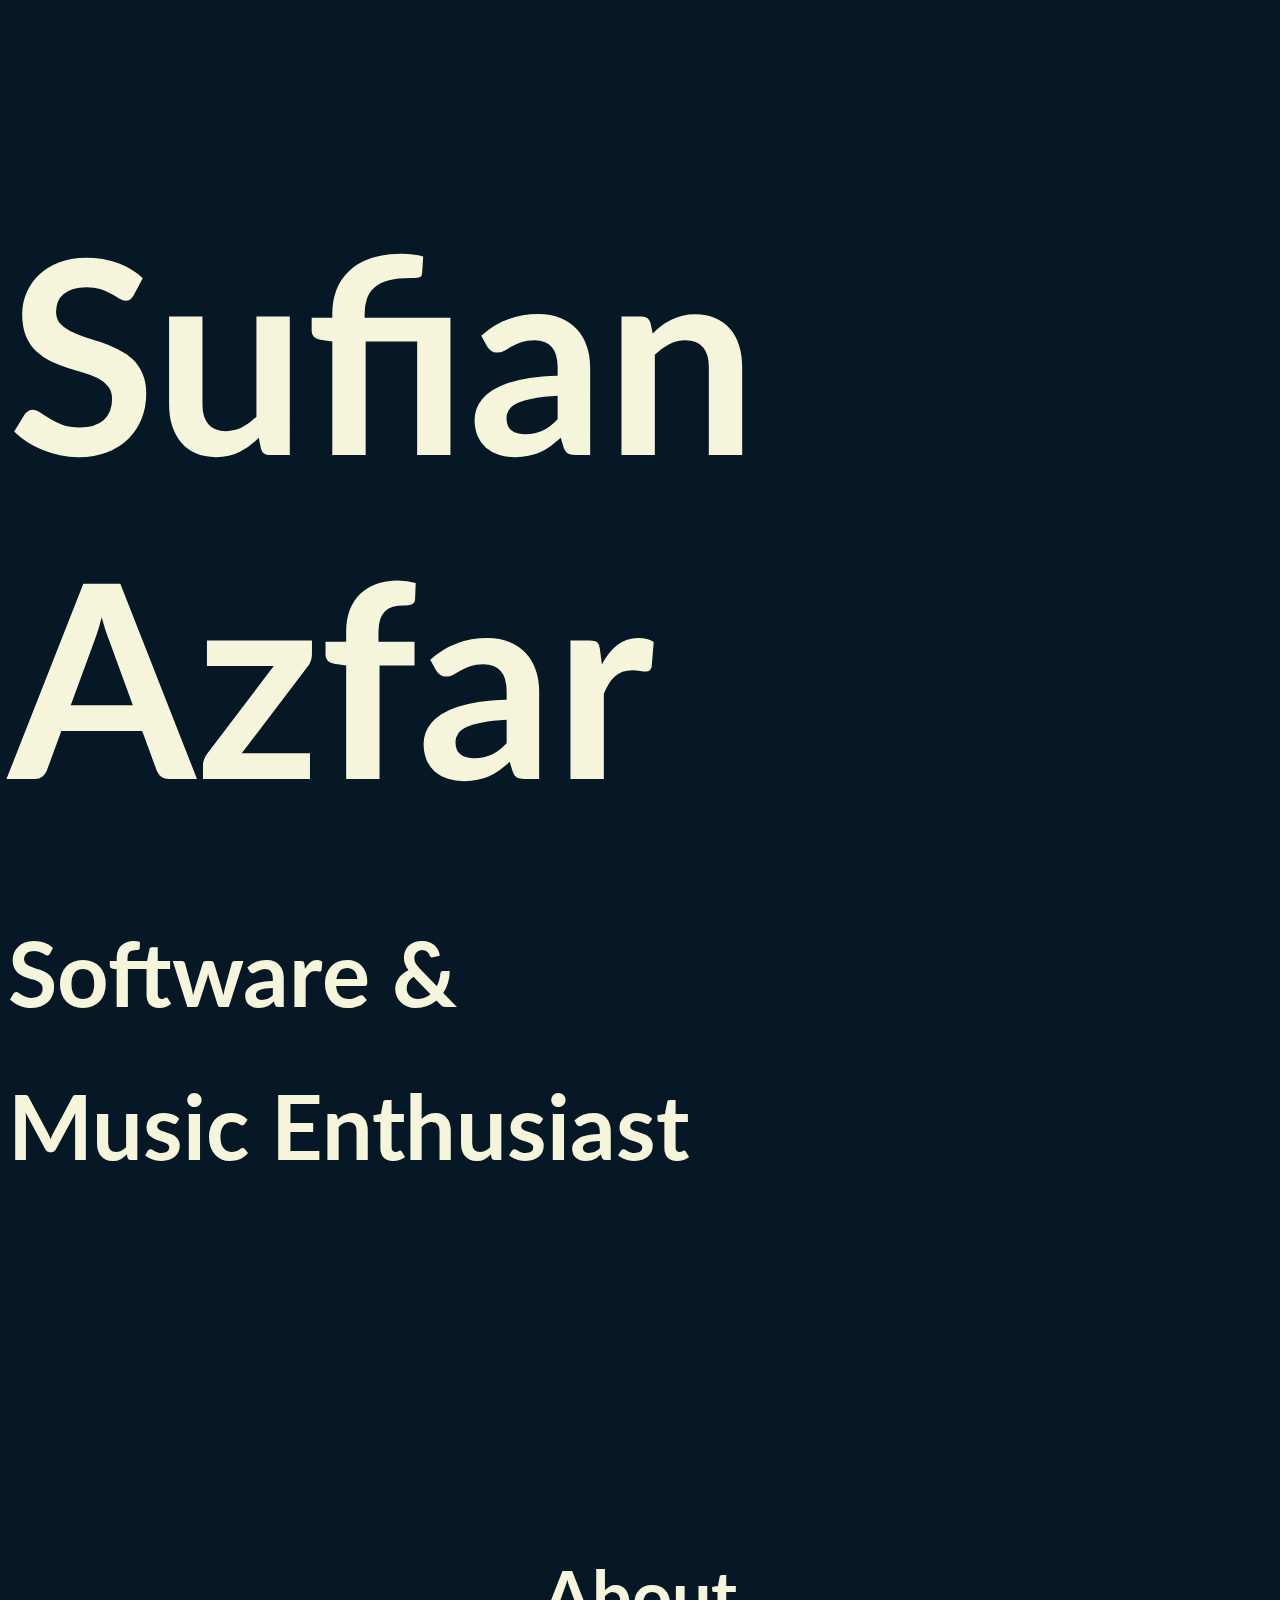
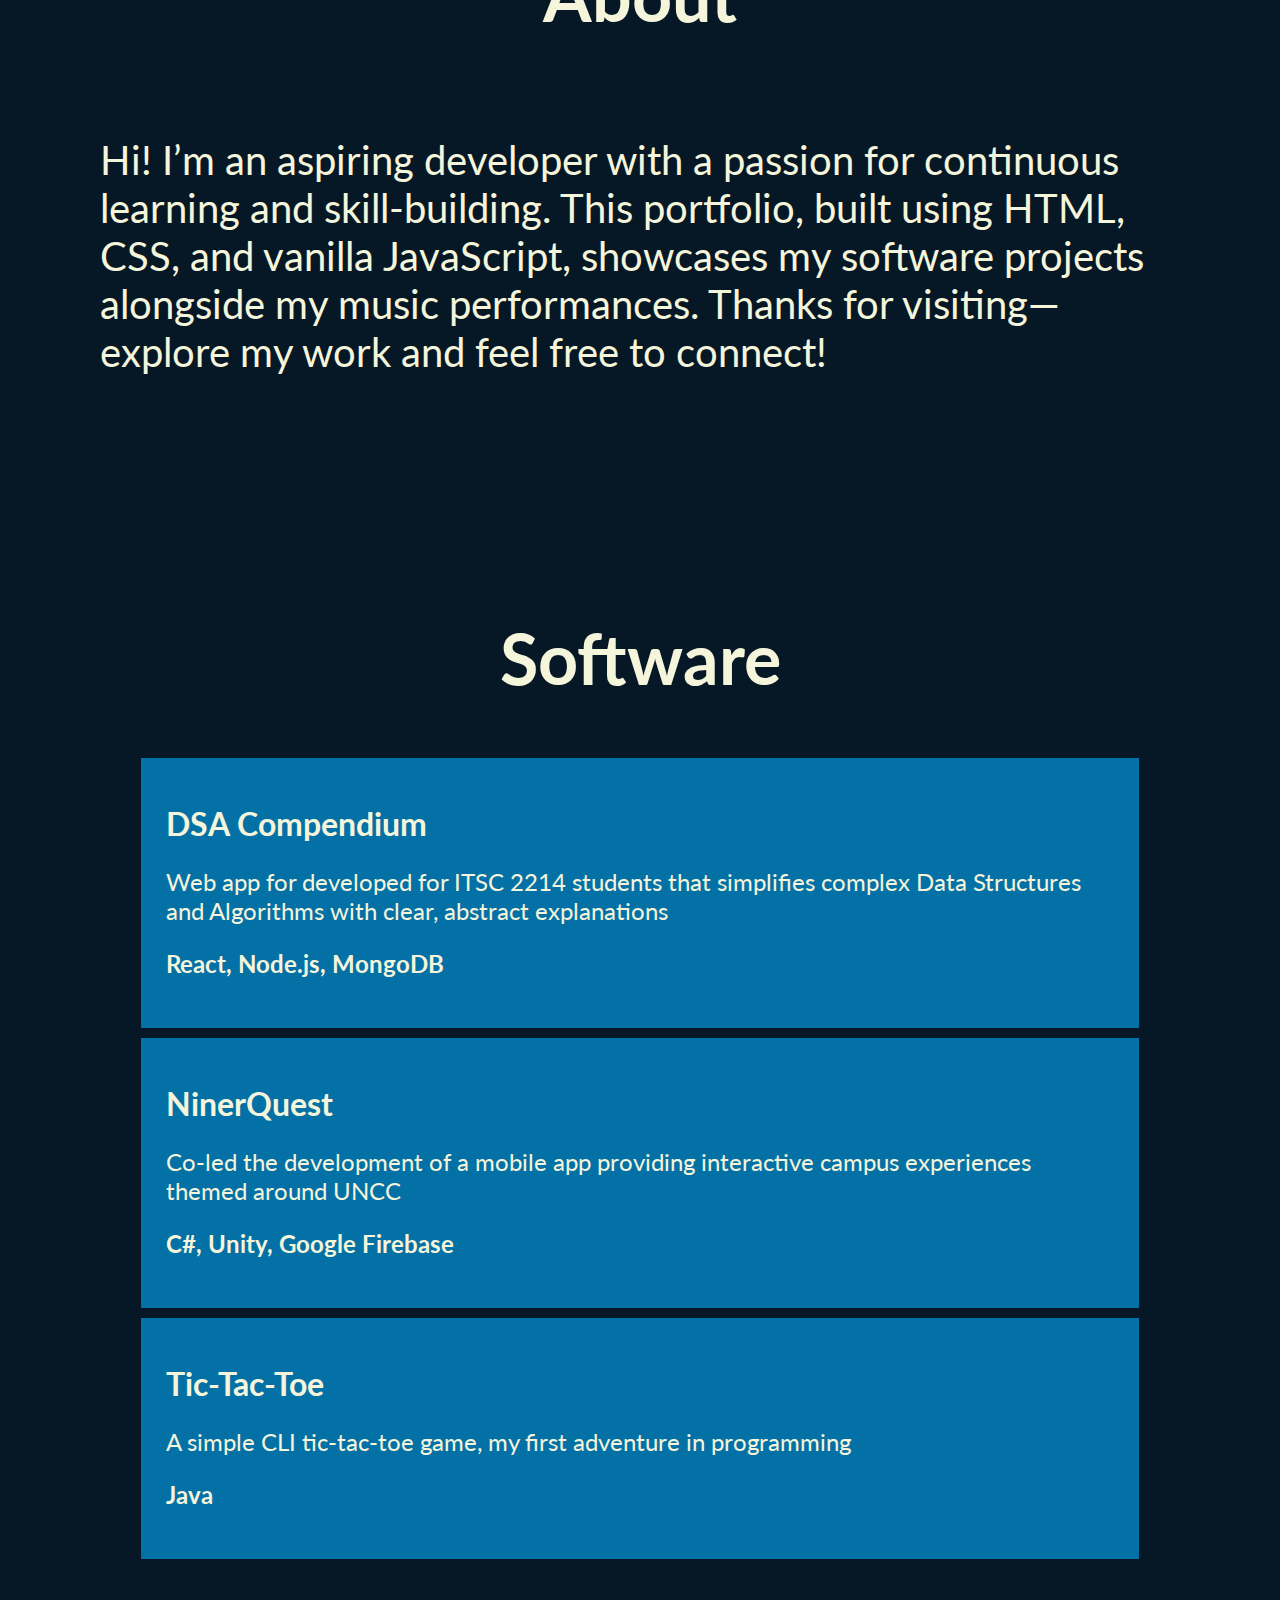
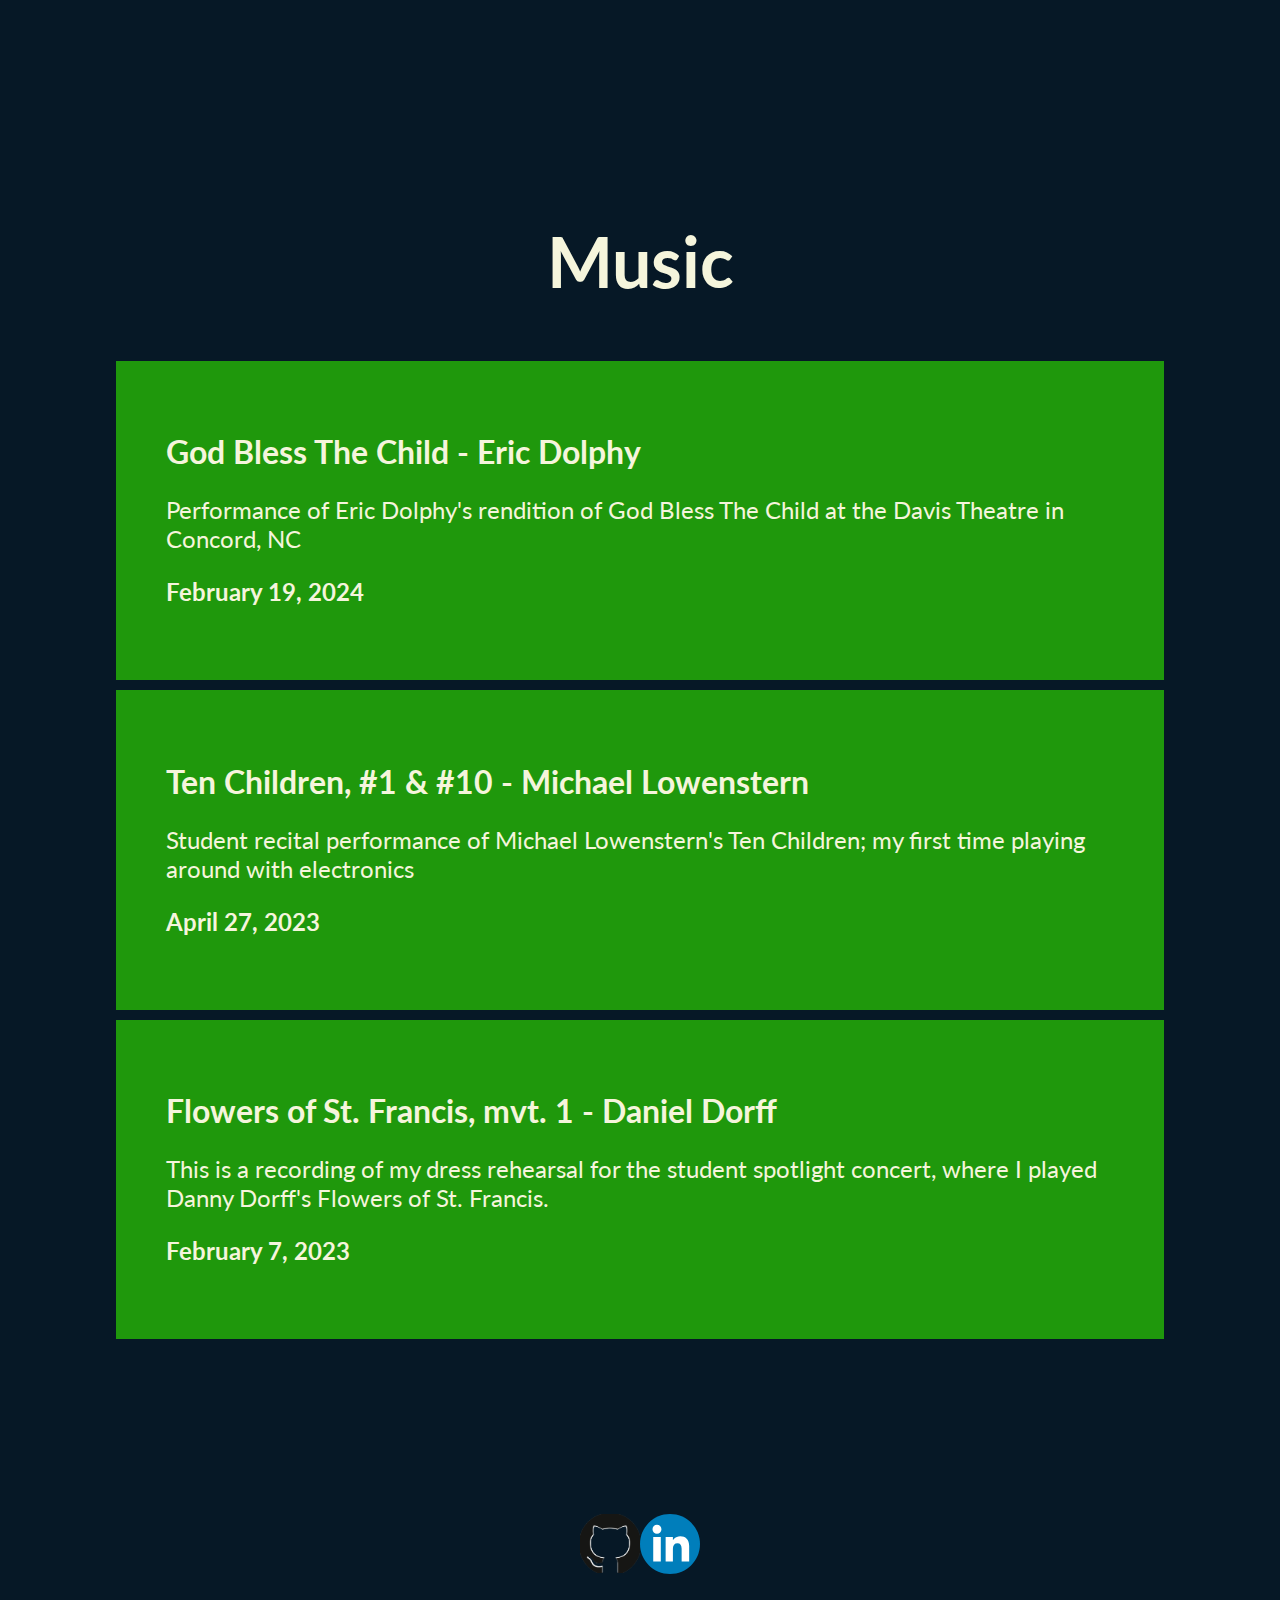
==== commit 78913702: "fixed some sizing stuff, should be better on mobile now" ====
--- a/index.html
+++ b/index.html
@@ -4,12 +4,13 @@
         <link rel="stylesheet" href="https://fonts.googleapis.com/css?family=Lato">
         <link rel="stylesheet" href="portfoliostyle.css">
         <link rel="icon" type="image/jpg" href="leo.jpg">
+        <meta name="viewport" content="width=device-width, initial-scale=1">
         <script src ="portfolioscript.js"></script>
         <title>Sufian Azfar</title>
     </head>
         <div class="title">
             <h1>Sufian Azfar</h1>
-            <h2 class="fade-in" id="fadeText" style="font-size:70px"> <div class="setblue moved-up"> <a href="#software" style="text-decoration: none; color: inherit;">Software & </a></div> <div style="height: 60px"></div> <div class = "setgreen moved-up"><a href="#music" style="text-decoration: none; color: inherit;">Music Enthusiast</a></div></h2>
+            <h2 class="fade-in" id="fadeText" style="font-size: 10vh"> <div class="setblue moved-up"> <a href="#software" style="text-decoration: none; color: inherit;">Software & </a></div> <div style="height: 5vh"></div> <div class = "setgreen moved-up"><a href="#music" style="text-decoration: none; color: inherit;">Music Enthusiast</a></div></h2>
             <div style="height: 200px"></div>
         </div>
     <body>
--- a/portfoliostyle.css
+++ b/portfoliostyle.css
@@ -28,17 +28,16 @@
 }
 
 .title {
-    font-size: 120px;
+    font-size: 15vh;
     margin-bottom: 0px;
     align-items: center;
-
 }
 .aboutme {
     display: flex;
     flex-direction: row;
     align-items: center;
     justify-content: center;
-    font-size: 16pt;
+    font-size: 10vh;
     width: 1080px;
     padding-left: 40px;
     padding-right: 40px;
@@ -134,7 +133,7 @@
     30%;
     background-color: #0471A6;
     margin-bottom: 10px;
-    padding: 50px;
+    padding: 2%;
     width: 75%;
 }
 
